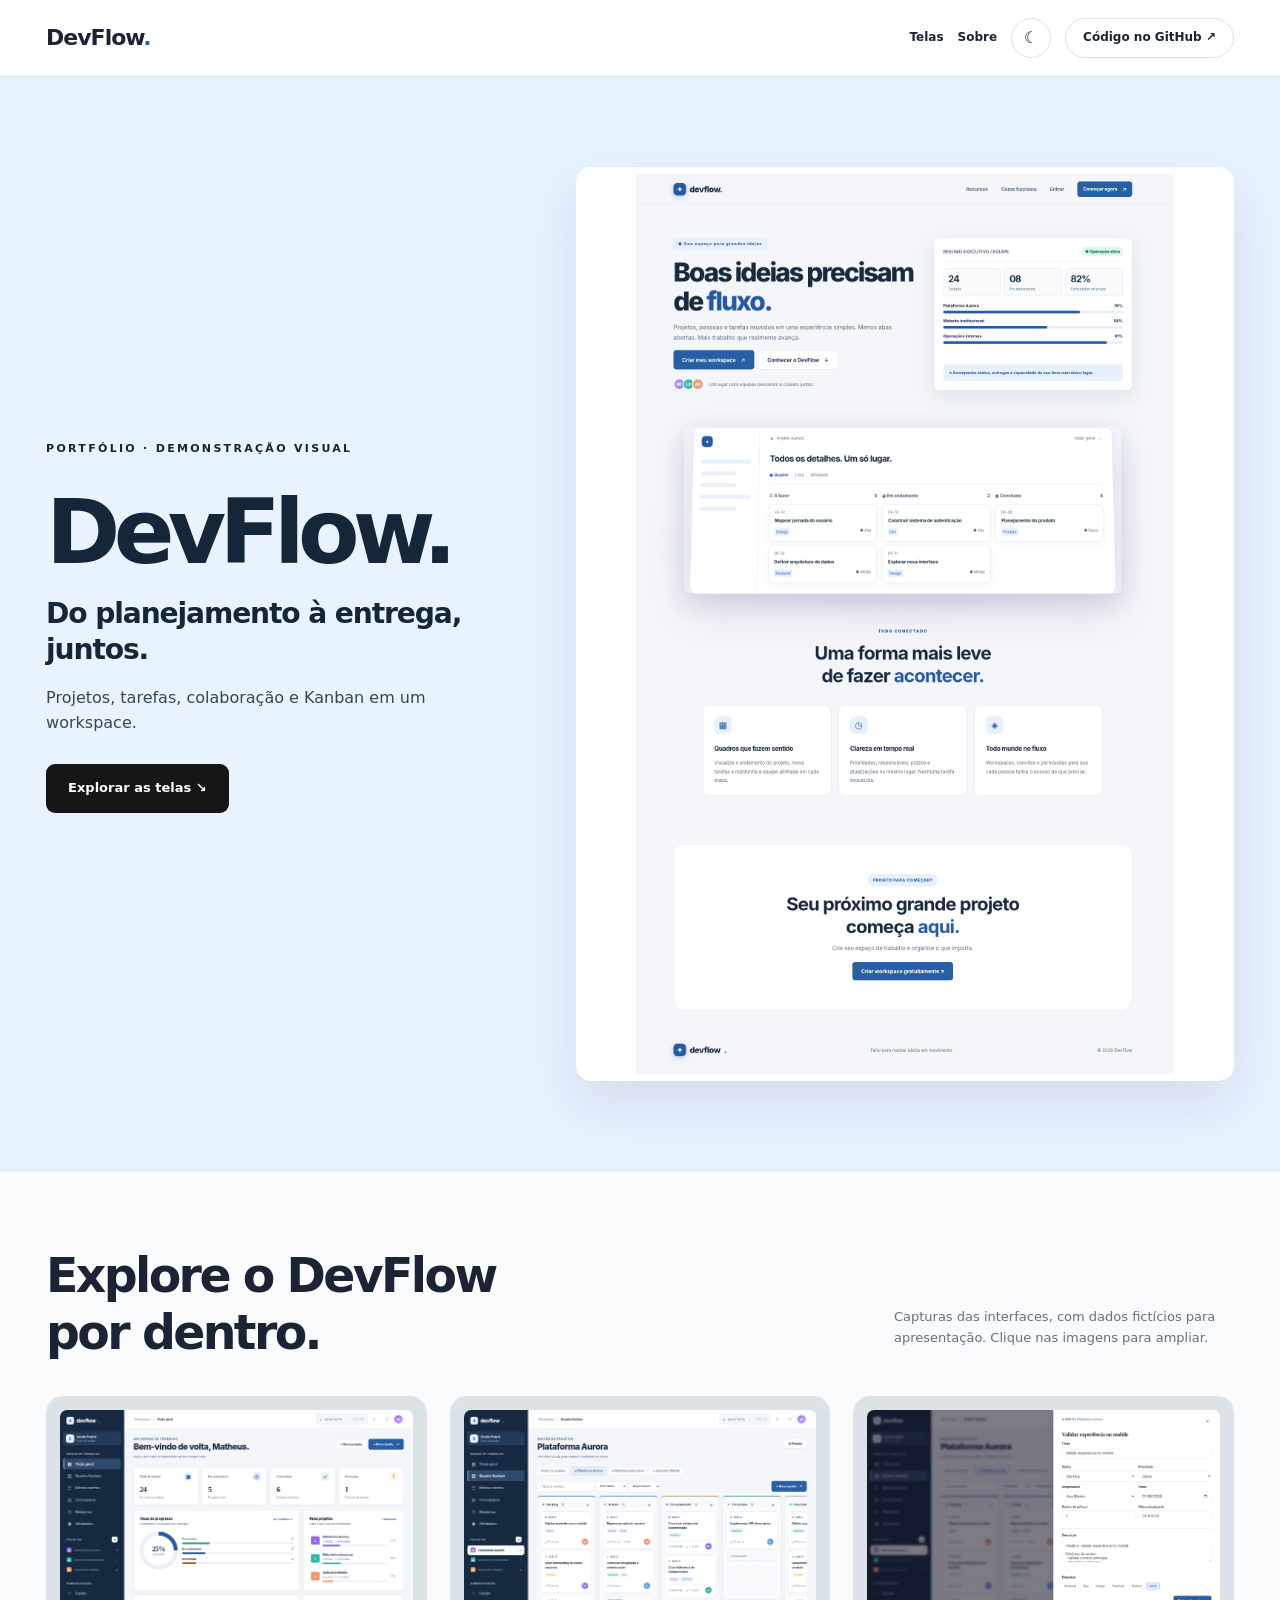
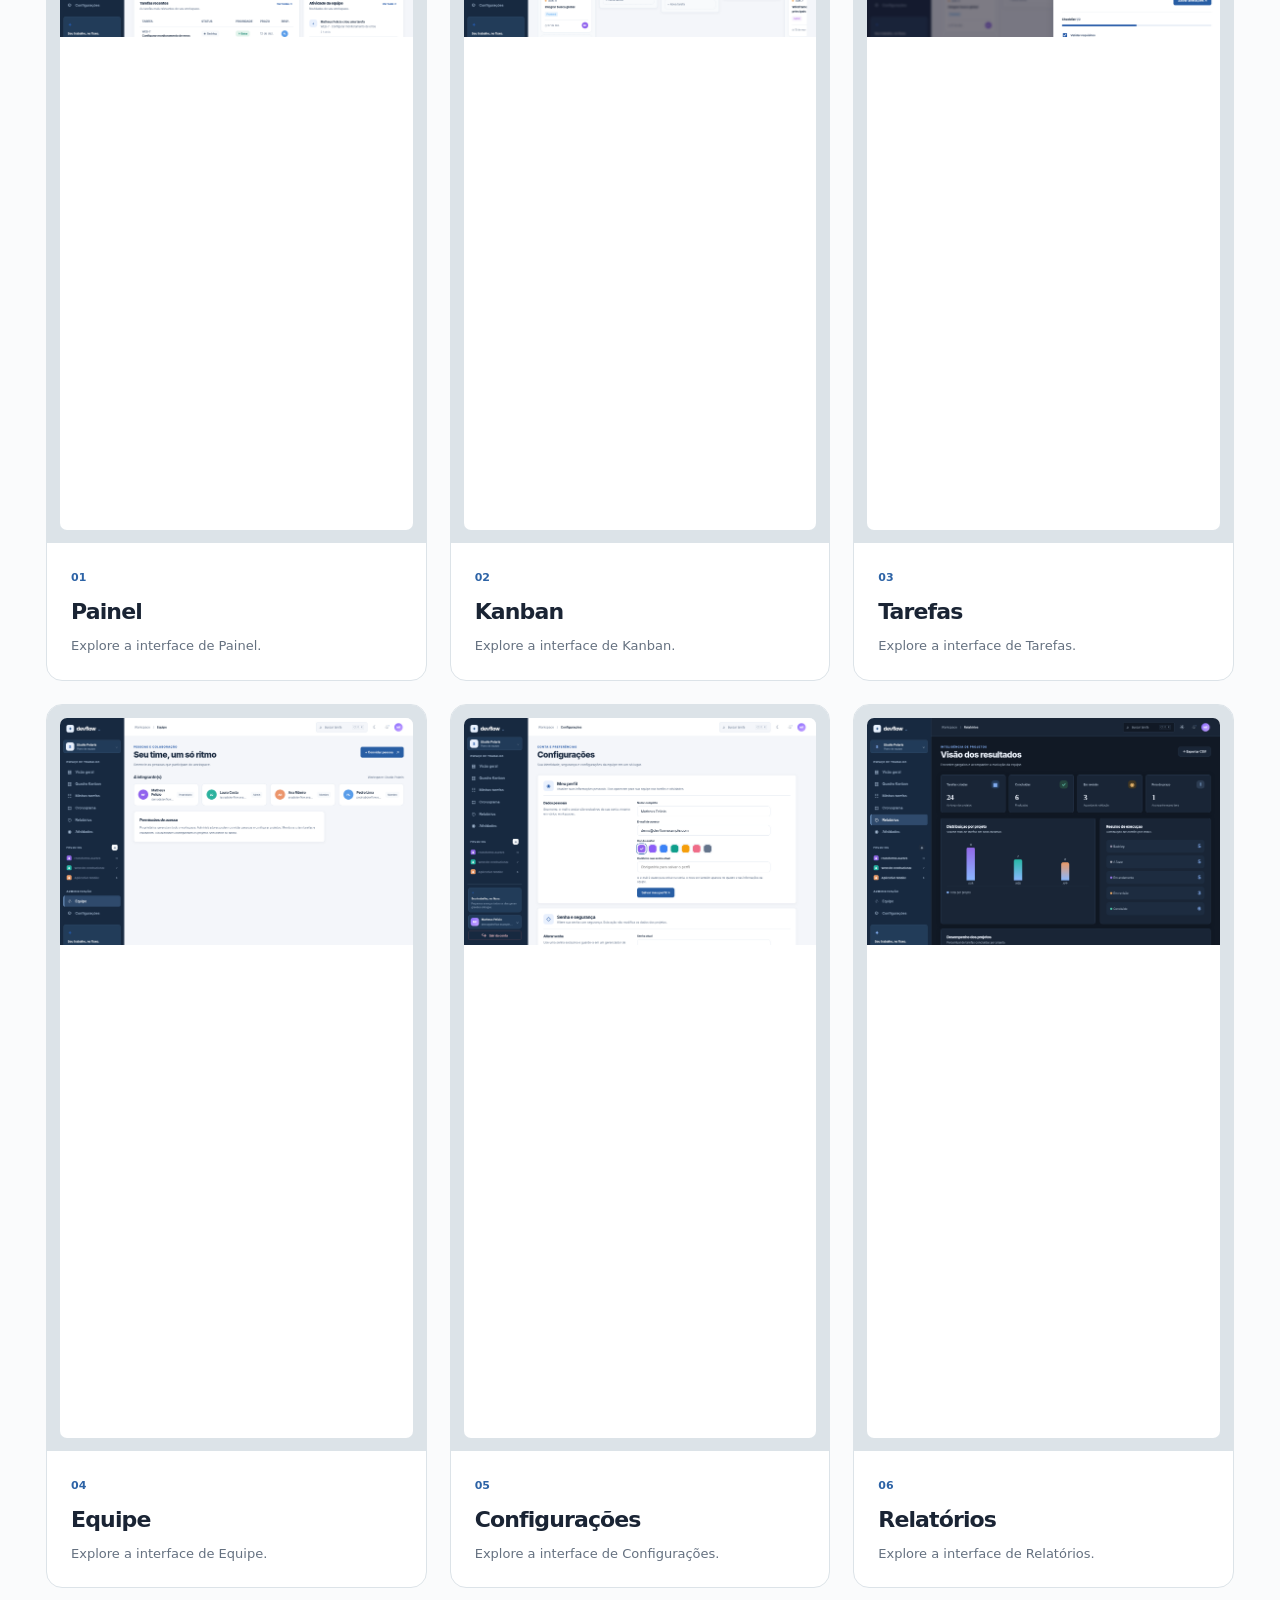
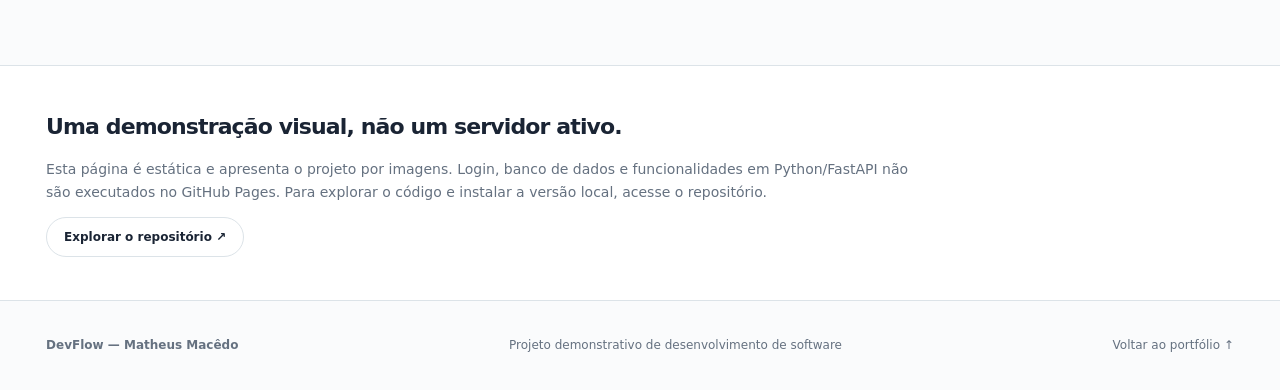
==== index.html @ d4aded12 "Prepare responsive GitHub Pages visual demonstration" ====
<!doctype html>
<html lang="pt-BR" data-theme="light"><head><meta charset="utf-8"><meta name="viewport" content="width=device-width,initial-scale=1"><meta name="description" content="Demonstração visual do DevFlow, projeto de Matheus Macêdo."><title>DevFlow | Demonstração visual</title>
<style>
:root{color-scheme:light;--bg:#fafbfc;--paper:#fff;--fg:#1a2434;--muted:#657180;--line:#dce3e8;--hero:#e9f2ff;--accent:#2d63a6;--hero-fg:#152638;--shadow:#131b301a}
html[data-theme=dark]{color-scheme:dark;--bg:#12151d;--paper:#1b202b;--fg:#f6f7fa;--muted:#b9c1d0;--line:#374253;--hero:#182f4e;--accent:#cfe6ff;--hero-fg:#f5f7fb;--shadow:#0006}
*{box-sizing:border-box}html{scroll-behavior:smooth}body{margin:0;background:var(--bg);color:var(--fg);font:16px/1.6 system-ui,-apple-system,"Segoe UI",sans-serif}button,a{font:inherit}a{text-decoration:none;color:inherit}button{cursor:pointer}img{display:block;max-width:100%}
:focus-visible{outline:3px solid var(--accent);outline-offset:4px}
.wrap{width:100%;padding-inline:clamp(18px,3.6vw,76px)}.head{position:sticky;top:0;z-index:10;background:var(--paper);border-bottom:1px solid var(--line)}
.nav{min-height:76px;display:flex;gap:18px;align-items:center}.logo{font-size:22px;font-weight:900;letter-spacing:-1px}.logo span{color:var(--accent)}.nav-right{margin-left:auto;display:flex;align-items:center;gap:14px}.nav-link{font-size:12px;font-weight:750}.pill{display:inline-flex;align-items:center;justify-content:center;min-height:40px;border:1px solid var(--line);border-radius:100px;padding:9px 17px;font-size:12px;font-weight:800}.theme{border:1px solid var(--line);border-radius:50%;width:40px;height:40px;background:var(--paper);color:var(--fg)}
.hero{background:var(--hero);color:var(--hero-fg);border-bottom:1px solid var(--line)}.hero-grid{display:grid;grid-template-columns:minmax(0,.83fr) minmax(0,1.17fr);align-items:center;gap:clamp(28px,5vw,100px);padding-block:clamp(56px,7vw,118px)}
.kicker{font-weight:900;font-size:11px;letter-spacing:2.3px}.hero h1{font-size:clamp(57px,7vw,122px);line-height:1;letter-spacing:-.075em;margin:28px 0 18px}.hero h2{font-size:clamp(19px,2.2vw,31px);line-height:1.3;letter-spacing:-.04em;margin:0 0 16px}.hero p{opacity:.84;max-width:600px;margin:0 0 28px}.cta{display:inline-block;border-radius:9px;padding:14px 22px;background:#161616;color:#fff;font-size:13px;font-weight:800}.hero-visual{border:7px solid var(--paper);background:#fff;border-radius:15px;overflow:hidden;box-shadow:0 22px 55px var(--shadow)}.hero-visual img{width:100%;aspect-ratio:16/10;object-fit:contain}
.section{padding-block:clamp(65px,6vw,112px)}.section-head{display:flex;justify-content:space-between;align-items:end;gap:24px;margin-bottom:34px}.section-head h2{font-size:clamp(32px,3.7vw,55px);line-height:1.2;letter-spacing:-.055em;margin:0}.section-head p{max-width:340px;font-size:13px;color:var(--muted)}.gallery{display:grid;grid-template-columns:repeat(3,minmax(0,1fr));gap:clamp(14px,1.8vw,28px)}
.card{min-width:0;background:var(--paper);border:1px solid var(--line);border-radius:16px;overflow:hidden}.zoom{display:block;width:100%;border:0;padding:13px;background:var(--line)}.zoom img{width:100%;aspect-ratio:16/10;object-fit:contain;object-position:top center;background:#fff;border-radius:7px;transition:transform .2s}.zoom:hover img{transform:scale(1.03)}.card-info{padding:20px 24px 23px}.count{font-size:11px;color:var(--accent);font-weight:900}.card h3{font-size:22px;letter-spacing:-.04em;line-height:1.25;margin:10px 0}.card p{font-size:13px;color:var(--muted);margin:0}
.disclaimer{padding-block:43px;background:var(--paper);border-block:1px solid var(--line)}.disclaimer strong{display:block;font-size:22px;letter-spacing:-.04em}.disclaimer p{color:var(--muted);font-size:14px;max-width:880px}.footer{display:flex;justify-content:space-between;gap:18px;padding-block:35px;font-size:12px;color:var(--muted);flex-wrap:wrap}
dialog{border:0;border-radius:14px;background:var(--paper);color:var(--fg);padding:12px;max-width:95vw;max-height:94dvh;box-shadow:0 28px 95px #0008}dialog::backdrop{background:#000d}dialog img{max-width:100%;max-height:78dvh;object-fit:contain;background:#fff;margin:auto}dialog div{display:flex;justify-content:space-between;align-items:center;gap:15px;padding:10px 3px 2px}dialog button{border-radius:100px;background:var(--paper);color:var(--fg);border:1px solid var(--line);padding:7px 14px}
@media(max-width:950px){.hero-grid{grid-template-columns:1fr}.gallery{grid-template-columns:repeat(2,minmax(0,1fr))}.hero-visual{max-width:850px}}
@media(max-width:600px){.nav{flex-wrap:wrap;padding-block:12px}.nav-right{gap:8px}.nav-link{display:none}.pill{padding:8px 12px}.section-head{display:block}.gallery{grid-template-columns:1fr}.hero-grid{padding-block:53px;gap:35px}.hero h1{font-size:clamp(50px,12vw,74px)}.card-info{padding:17px 20px}dialog{padding:8px}}
@media(prefers-reduced-motion:reduce){html{scroll-behavior:auto}.zoom img{transition:none}}
</style>
<script>try{document.documentElement.dataset.theme=localStorage.getItem('pages-devflow-theme')||'light'}catch(e){document.documentElement.dataset.theme='light'}</script>
</head><body>
<header class="head"><div class="wrap nav"><a class="logo" href="#top">DevFlow<span>.</span></a><div class="nav-right"><a class="nav-link" href="#telas">Telas</a><a class="nav-link" href="#sobre">Sobre</a><button class="theme" id="theme" type="button" aria-label="Alternar modo claro e escuro">◐</button><a class="pill" target="_blank" rel="noopener noreferrer" href="https://github.com/tteukkkk/devflow">Código no GitHub ↗</a></div></div></header>
<main id="top"><section class="hero"><div class="wrap hero-grid"><div><span class="kicker">PORTFÓLIO · DEMONSTRAÇÃO VISUAL</span><h1>DevFlow.</h1><h2>Do planejamento à entrega, juntos.</h2><p>Projetos, tarefas, colaboração e Kanban em um workspace.</p><a class="cta" href="#telas">Explorar as telas ↘</a></div><div class="hero-visual"><img src="previews/landing-claro.png" data-light="previews/landing-claro.png" data-dark="previews/landing-claro.png" alt="Página de apresentação do DevFlow" width="1440" height="900"></div></div></section>
<section class="section wrap" id="telas"><div class="section-head"><h2>Explore o DevFlow<br>por dentro.</h2><p>Capturas das interfaces, com dados fictícios para apresentação. Clique nas imagens para ampliar.</p></div><div class="gallery"><article class="card"><button class="zoom" aria-label="Ampliar tela de Painel" type="button"><img alt="Painel no DevFlow" src="previews/painel-claro.png" data-light="previews/painel-claro.png" data-dark="previews/painel-escuro.png" loading="lazy" width="1280" height="720"></button><div class="card-info"><span class="count">01</span><h3>Painel</h3><p>Explore a interface de Painel.</p></div></article>
<article class="card"><button class="zoom" aria-label="Ampliar tela de Kanban" type="button"><img alt="Kanban no DevFlow" src="previews/kanban-claro.png" data-light="previews/kanban-claro.png" data-dark="previews/kanban-escuro.png" loading="lazy" width="1280" height="720"></button><div class="card-info"><span class="count">02</span><h3>Kanban</h3><p>Explore a interface de Kanban.</p></div></article>
<article class="card"><button class="zoom" aria-label="Ampliar tela de Tarefas" type="button"><img alt="Tarefas no DevFlow" src="previews/tarefa-claro.png" data-light="previews/tarefa-claro.png" data-dark="previews/tarefa-claro.png" loading="lazy" width="1280" height="720"></button><div class="card-info"><span class="count">03</span><h3>Tarefas</h3><p>Explore a interface de Tarefas.</p></div></article>
<article class="card"><button class="zoom" aria-label="Ampliar tela de Equipe" type="button"><img alt="Equipe no DevFlow" src="previews/equipe-claro.png" data-light="previews/equipe-claro.png" data-dark="previews/equipe-claro.png" loading="lazy" width="1280" height="720"></button><div class="card-info"><span class="count">04</span><h3>Equipe</h3><p>Explore a interface de Equipe.</p></div></article>
<article class="card"><button class="zoom" aria-label="Ampliar tela de Configurações" type="button"><img alt="Configurações no DevFlow" src="previews/configuracoes-claro.png" data-light="previews/configuracoes-claro.png" data-dark="previews/configuracoes-escuro.png" loading="lazy" width="1280" height="720"></button><div class="card-info"><span class="count">05</span><h3>Configurações</h3><p>Explore a interface de Configurações.</p></div></article>
<article class="card"><button class="zoom" aria-label="Ampliar tela de Relatórios" type="button"><img alt="Relatórios no DevFlow" src="previews/relatorios-escuro.png" data-light="previews/relatorios-escuro.png" data-dark="previews/relatorios-escuro.png" loading="lazy" width="1280" height="720"></button><div class="card-info"><span class="count">06</span><h3>Relatórios</h3><p>Explore a interface de Relatórios.</p></div></article></div></section>
<section class="disclaimer" id="sobre"><div class="wrap"><strong>Uma demonstração visual, não um servidor ativo.</strong><p>Esta página é estática e apresenta o projeto por imagens. Login, banco de dados e funcionalidades em Python/FastAPI não são executados no GitHub Pages. Para explorar o código e instalar a versão local, acesse o repositório.</p><a class="pill" href="https://github.com/tteukkkk/devflow" target="_blank" rel="noopener noreferrer">Explorar o repositório ↗</a></div></section></main>
<footer class="wrap footer"><strong>DevFlow — Matheus Macêdo</strong><span>Projeto demonstrativo de desenvolvimento de software</span><a href="https://tteukkkk.github.io/portfolio-matheus/">Voltar ao portfólio ↑</a></footer>
<dialog id="viewer" aria-label="Captura de tela ampliada"><img id="enlarged" alt="" src="" width="1440" height="900"><div><strong id="view-name">Visualização</strong><button type="button" id="close">Fechar ✕</button></div></dialog>
<script>
(()=>{
const root=document.documentElement,btn=document.getElementById('theme');
const pics=[...document.querySelectorAll('img[data-light][data-dark]')],dialog=document.getElementById('viewer');
function sync(){const dark=root.dataset.theme==='dark';pics.forEach(p=>{p.src=dark?p.dataset.dark:p.dataset.light});btn.textContent=dark?'☀':'☾';btn.setAttribute('aria-label',dark?'Ativar modo claro':'Ativar modo escuro')}
btn.addEventListener('click',()=>{root.dataset.theme=root.dataset.theme==='dark'?'light':'dark';try{localStorage.setItem('pages-devflow-theme',root.dataset.theme)}catch(e){}sync()});sync();
document.querySelectorAll('.zoom').forEach(b=>b.addEventListener('click',()=>{const p=b.querySelector('img');document.getElementById('enlarged').src=p.src;document.getElementById('enlarged').alt=p.alt;document.getElementById('view-name').textContent=b.closest('.card').querySelector('h3').textContent;dialog.showModal()}));
document.getElementById('close').addEventListener('click',()=>dialog.close());dialog.addEventListener('click',e=>{if(e.target===dialog)dialog.close()});
})();
</script></body></html>
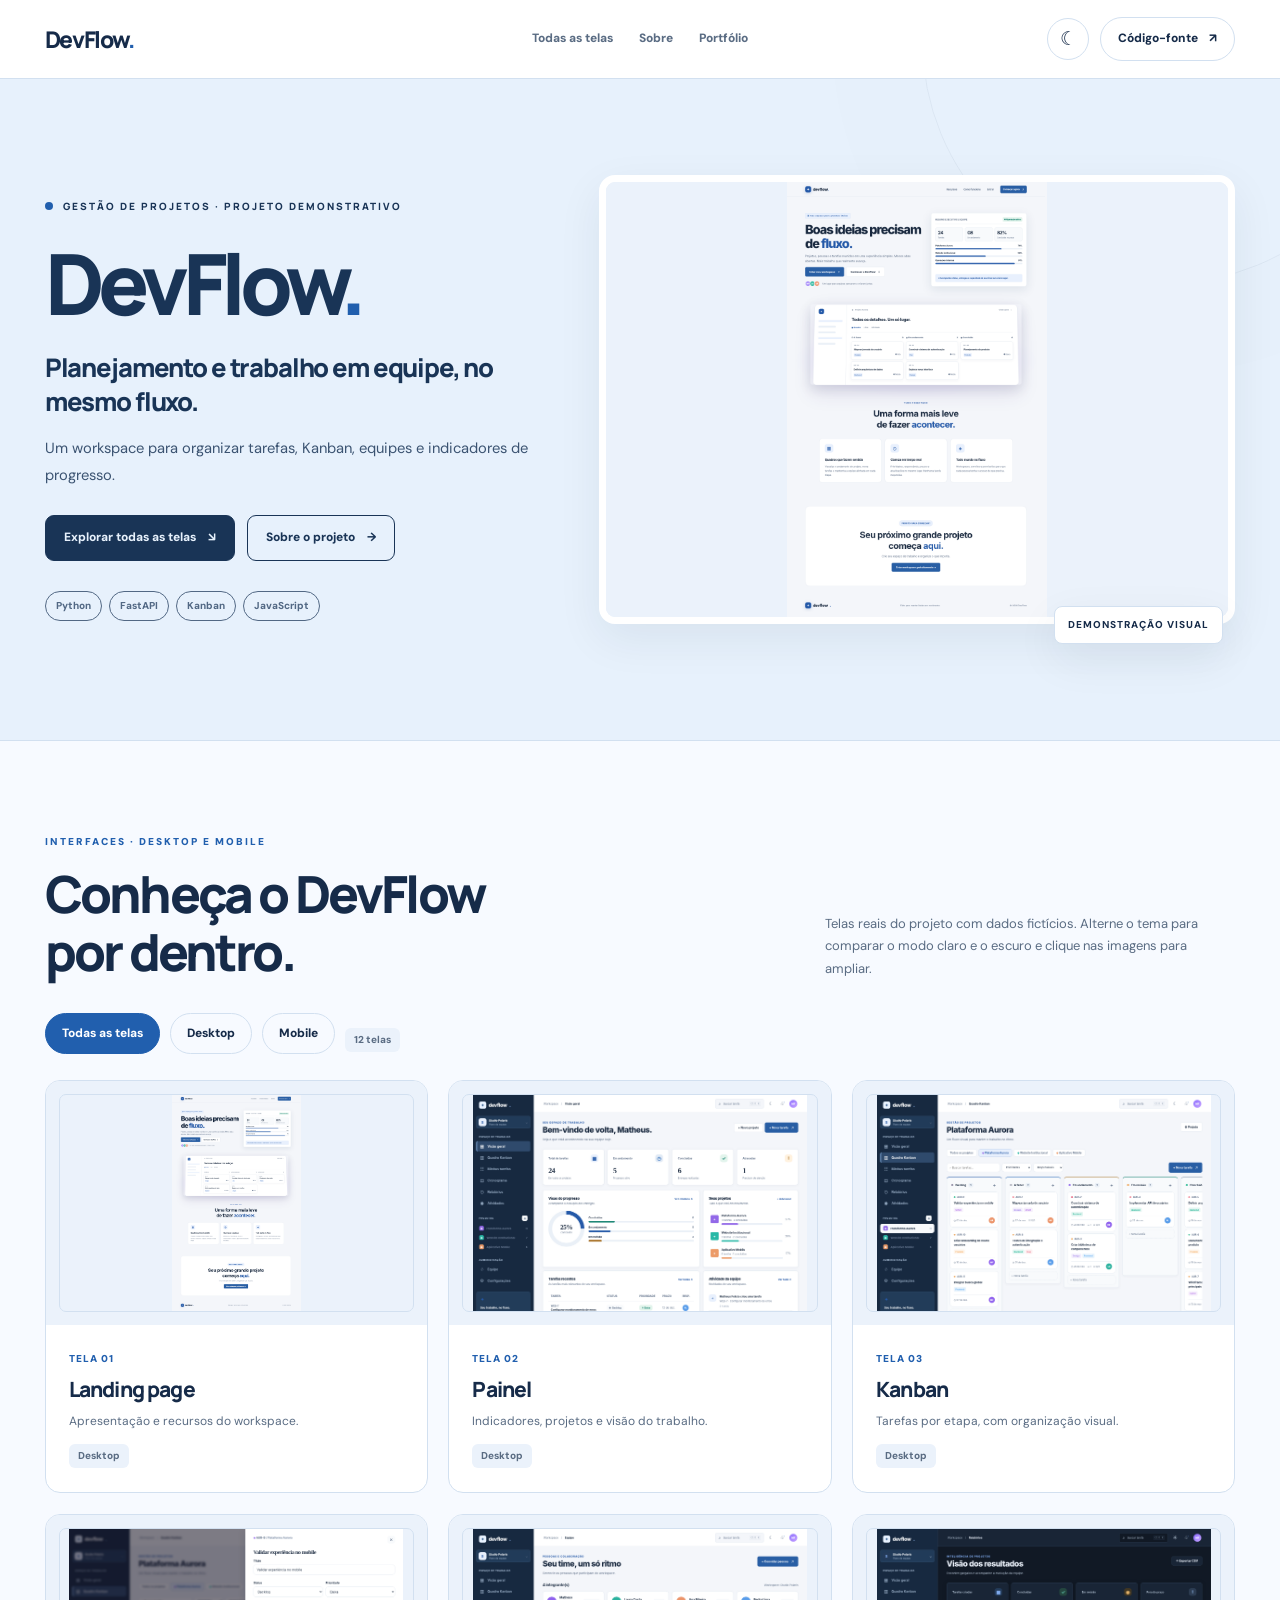
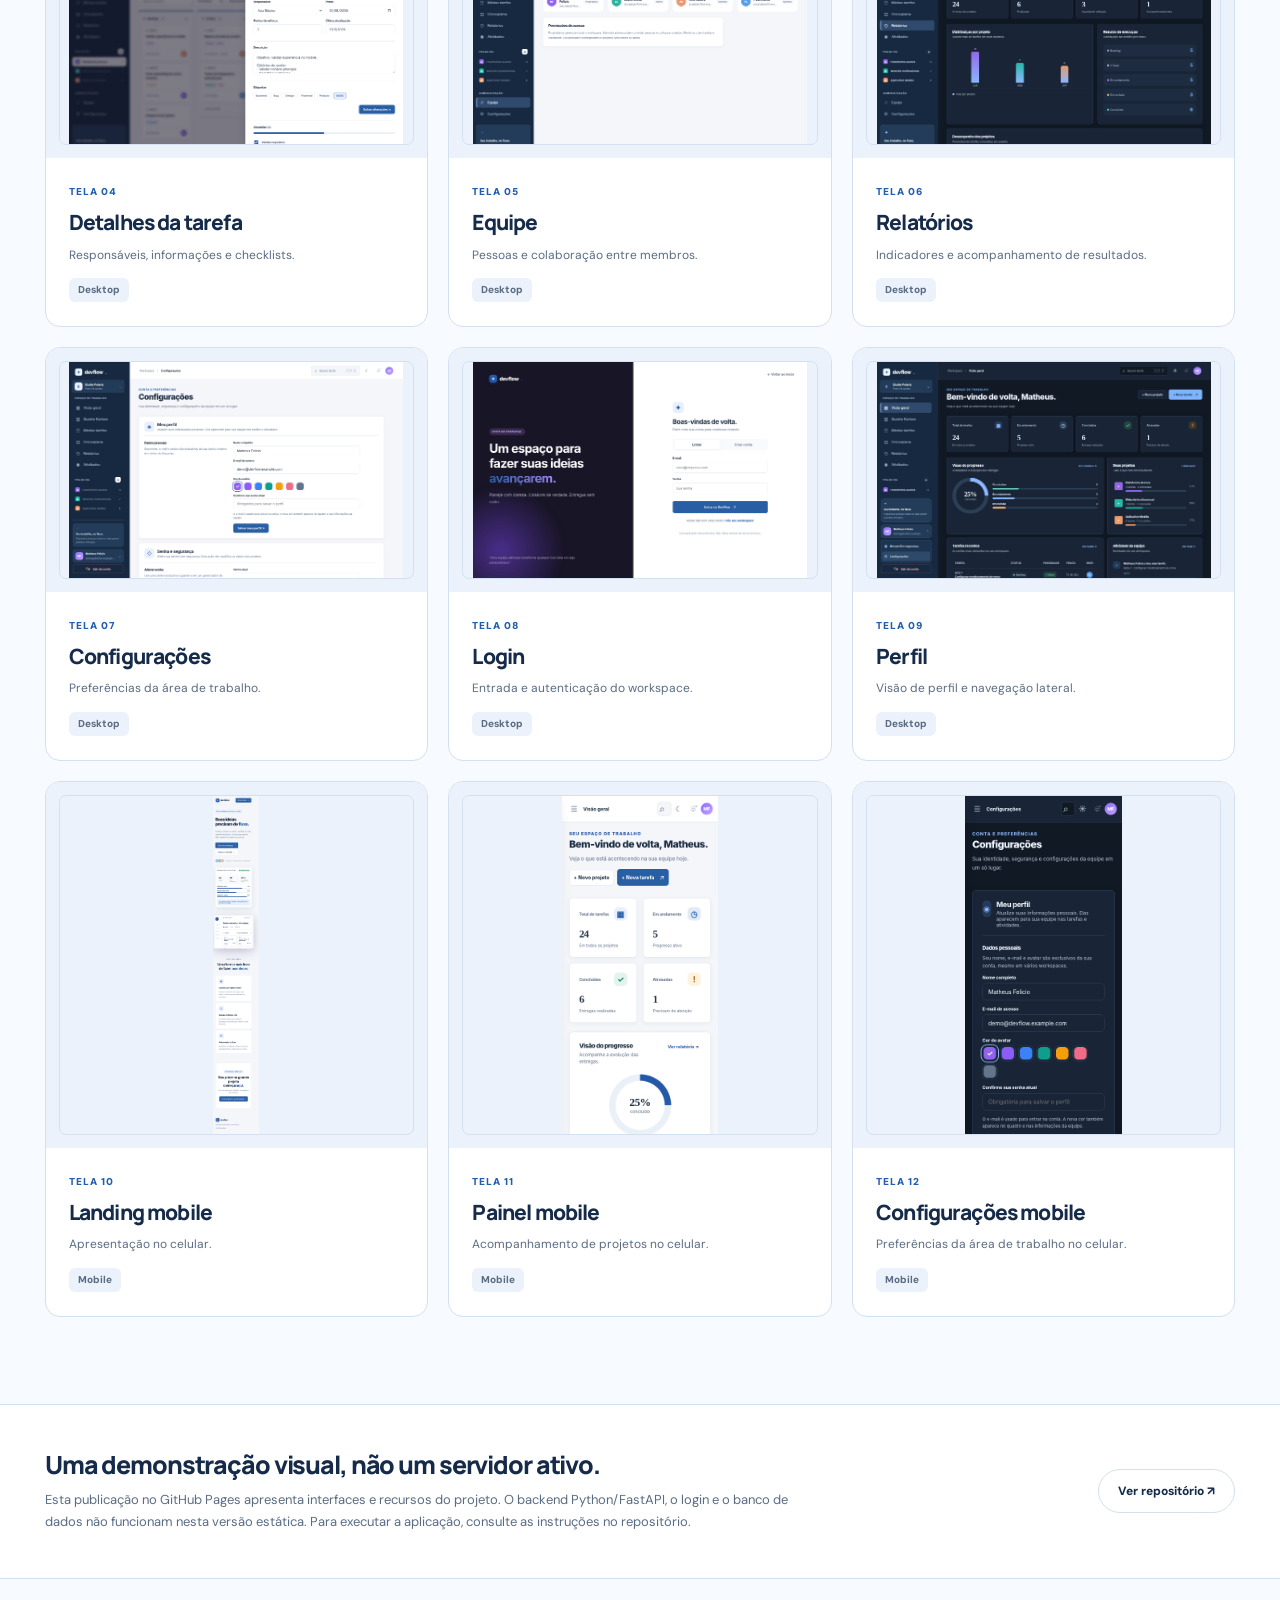
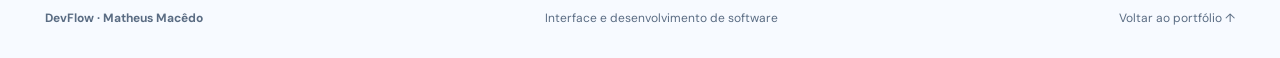
==== commit cdbbf630: "Replace broken showcase with full responsive light/dark gallery of every view" ====
--- a/index.html
+++ b/index.html
@@ -1,42 +1,176 @@
 <!doctype html>
-<html lang="pt-BR" data-theme="light"><head><meta charset="utf-8"><meta name="viewport" content="width=device-width,initial-scale=1"><meta name="description" content="Demonstração visual do DevFlow, projeto de Matheus Macêdo."><title>DevFlow | Demonstração visual</title>
-<style>
-:root{color-scheme:light;--bg:#fafbfc;--paper:#fff;--fg:#1a2434;--muted:#657180;--line:#dce3e8;--hero:#e9f2ff;--accent:#2d63a6;--hero-fg:#152638;--shadow:#131b301a}
-html[data-theme=dark]{color-scheme:dark;--bg:#12151d;--paper:#1b202b;--fg:#f6f7fa;--muted:#b9c1d0;--line:#374253;--hero:#182f4e;--accent:#cfe6ff;--hero-fg:#f5f7fb;--shadow:#0006}
-*{box-sizing:border-box}html{scroll-behavior:smooth}body{margin:0;background:var(--bg);color:var(--fg);font:16px/1.6 system-ui,-apple-system,"Segoe UI",sans-serif}button,a{font:inherit}a{text-decoration:none;color:inherit}button{cursor:pointer}img{display:block;max-width:100%}
-:focus-visible{outline:3px solid var(--accent);outline-offset:4px}
-.wrap{width:100%;padding-inline:clamp(18px,3.6vw,76px)}.head{position:sticky;top:0;z-index:10;background:var(--paper);border-bottom:1px solid var(--line)}
-.nav{min-height:76px;display:flex;gap:18px;align-items:center}.logo{font-size:22px;font-weight:900;letter-spacing:-1px}.logo span{color:var(--accent)}.nav-right{margin-left:auto;display:flex;align-items:center;gap:14px}.nav-link{font-size:12px;font-weight:750}.pill{display:inline-flex;align-items:center;justify-content:center;min-height:40px;border:1px solid var(--line);border-radius:100px;padding:9px 17px;font-size:12px;font-weight:800}.theme{border:1px solid var(--line);border-radius:50%;width:40px;height:40px;background:var(--paper);color:var(--fg)}
-.hero{background:var(--hero);color:var(--hero-fg);border-bottom:1px solid var(--line)}.hero-grid{display:grid;grid-template-columns:minmax(0,.83fr) minmax(0,1.17fr);align-items:center;gap:clamp(28px,5vw,100px);padding-block:clamp(56px,7vw,118px)}
-.kicker{font-weight:900;font-size:11px;letter-spacing:2.3px}.hero h1{font-size:clamp(57px,7vw,122px);line-height:1;letter-spacing:-.075em;margin:28px 0 18px}.hero h2{font-size:clamp(19px,2.2vw,31px);line-height:1.3;letter-spacing:-.04em;margin:0 0 16px}.hero p{opacity:.84;max-width:600px;margin:0 0 28px}.cta{display:inline-block;border-radius:9px;padding:14px 22px;background:#161616;color:#fff;font-size:13px;font-weight:800}.hero-visual{border:7px solid var(--paper);background:#fff;border-radius:15px;overflow:hidden;box-shadow:0 22px 55px var(--shadow)}.hero-visual img{width:100%;aspect-ratio:16/10;object-fit:contain}
-.section{padding-block:clamp(65px,6vw,112px)}.section-head{display:flex;justify-content:space-between;align-items:end;gap:24px;margin-bottom:34px}.section-head h2{font-size:clamp(32px,3.7vw,55px);line-height:1.2;letter-spacing:-.055em;margin:0}.section-head p{max-width:340px;font-size:13px;color:var(--muted)}.gallery{display:grid;grid-template-columns:repeat(3,minmax(0,1fr));gap:clamp(14px,1.8vw,28px)}
-.card{min-width:0;background:var(--paper);border:1px solid var(--line);border-radius:16px;overflow:hidden}.zoom{display:block;width:100%;border:0;padding:13px;background:var(--line)}.zoom img{width:100%;aspect-ratio:16/10;object-fit:contain;object-position:top center;background:#fff;border-radius:7px;transition:transform .2s}.zoom:hover img{transform:scale(1.03)}.card-info{padding:20px 24px 23px}.count{font-size:11px;color:var(--accent);font-weight:900}.card h3{font-size:22px;letter-spacing:-.04em;line-height:1.25;margin:10px 0}.card p{font-size:13px;color:var(--muted);margin:0}
-.disclaimer{padding-block:43px;background:var(--paper);border-block:1px solid var(--line)}.disclaimer strong{display:block;font-size:22px;letter-spacing:-.04em}.disclaimer p{color:var(--muted);font-size:14px;max-width:880px}.footer{display:flex;justify-content:space-between;gap:18px;padding-block:35px;font-size:12px;color:var(--muted);flex-wrap:wrap}
-dialog{border:0;border-radius:14px;background:var(--paper);color:var(--fg);padding:12px;max-width:95vw;max-height:94dvh;box-shadow:0 28px 95px #0008}dialog::backdrop{background:#000d}dialog img{max-width:100%;max-height:78dvh;object-fit:contain;background:#fff;margin:auto}dialog div{display:flex;justify-content:space-between;align-items:center;gap:15px;padding:10px 3px 2px}dialog button{border-radius:100px;background:var(--paper);color:var(--fg);border:1px solid var(--line);padding:7px 14px}
-@media(max-width:950px){.hero-grid{grid-template-columns:1fr}.gallery{grid-template-columns:repeat(2,minmax(0,1fr))}.hero-visual{max-width:850px}}
-@media(max-width:600px){.nav{flex-wrap:wrap;padding-block:12px}.nav-right{gap:8px}.nav-link{display:none}.pill{padding:8px 12px}.section-head{display:block}.gallery{grid-template-columns:1fr}.hero-grid{padding-block:53px;gap:35px}.hero h1{font-size:clamp(50px,12vw,74px)}.card-info{padding:17px 20px}dialog{padding:8px}}
-@media(prefers-reduced-motion:reduce){html{scroll-behavior:auto}.zoom img{transition:none}}
-</style>
-<script>try{document.documentElement.dataset.theme=localStorage.getItem('pages-devflow-theme')||'light'}catch(e){document.documentElement.dataset.theme='light'}</script>
-</head><body>
-<header class="head"><div class="wrap nav"><a class="logo" href="#top">DevFlow<span>.</span></a><div class="nav-right"><a class="nav-link" href="#telas">Telas</a><a class="nav-link" href="#sobre">Sobre</a><button class="theme" id="theme" type="button" aria-label="Alternar modo claro e escuro">◐</button><a class="pill" target="_blank" rel="noopener noreferrer" href="https://github.com/tteukkkk/devflow">Código no GitHub ↗</a></div></div></header>
-<main id="top"><section class="hero"><div class="wrap hero-grid"><div><span class="kicker">PORTFÓLIO · DEMONSTRAÇÃO VISUAL</span><h1>DevFlow.</h1><h2>Do planejamento à entrega, juntos.</h2><p>Projetos, tarefas, colaboração e Kanban em um workspace.</p><a class="cta" href="#telas">Explorar as telas ↘</a></div><div class="hero-visual"><img src="previews/landing-claro.png" data-light="previews/landing-claro.png" data-dark="previews/landing-claro.png" alt="Página de apresentação do DevFlow" width="1440" height="900"></div></div></section>
-<section class="section wrap" id="telas"><div class="section-head"><h2>Explore o DevFlow<br>por dentro.</h2><p>Capturas das interfaces, com dados fictícios para apresentação. Clique nas imagens para ampliar.</p></div><div class="gallery"><article class="card"><button class="zoom" aria-label="Ampliar tela de Painel" type="button"><img alt="Painel no DevFlow" src="previews/painel-claro.png" data-light="previews/painel-claro.png" data-dark="previews/painel-escuro.png" loading="lazy" width="1280" height="720"></button><div class="card-info"><span class="count">01</span><h3>Painel</h3><p>Explore a interface de Painel.</p></div></article>
-<article class="card"><button class="zoom" aria-label="Ampliar tela de Kanban" type="button"><img alt="Kanban no DevFlow" src="previews/kanban-claro.png" data-light="previews/kanban-claro.png" data-dark="previews/kanban-escuro.png" loading="lazy" width="1280" height="720"></button><div class="card-info"><span class="count">02</span><h3>Kanban</h3><p>Explore a interface de Kanban.</p></div></article>
-<article class="card"><button class="zoom" aria-label="Ampliar tela de Tarefas" type="button"><img alt="Tarefas no DevFlow" src="previews/tarefa-claro.png" data-light="previews/tarefa-claro.png" data-dark="previews/tarefa-claro.png" loading="lazy" width="1280" height="720"></button><div class="card-info"><span class="count">03</span><h3>Tarefas</h3><p>Explore a interface de Tarefas.</p></div></article>
-<article class="card"><button class="zoom" aria-label="Ampliar tela de Equipe" type="button"><img alt="Equipe no DevFlow" src="previews/equipe-claro.png" data-light="previews/equipe-claro.png" data-dark="previews/equipe-claro.png" loading="lazy" width="1280" height="720"></button><div class="card-info"><span class="count">04</span><h3>Equipe</h3><p>Explore a interface de Equipe.</p></div></article>
-<article class="card"><button class="zoom" aria-label="Ampliar tela de Configurações" type="button"><img alt="Configurações no DevFlow" src="previews/configuracoes-claro.png" data-light="previews/configuracoes-claro.png" data-dark="previews/configuracoes-escuro.png" loading="lazy" width="1280" height="720"></button><div class="card-info"><span class="count">05</span><h3>Configurações</h3><p>Explore a interface de Configurações.</p></div></article>
-<article class="card"><button class="zoom" aria-label="Ampliar tela de Relatórios" type="button"><img alt="Relatórios no DevFlow" src="previews/relatorios-escuro.png" data-light="previews/relatorios-escuro.png" data-dark="previews/relatorios-escuro.png" loading="lazy" width="1280" height="720"></button><div class="card-info"><span class="count">06</span><h3>Relatórios</h3><p>Explore a interface de Relatórios.</p></div></article></div></section>
-<section class="disclaimer" id="sobre"><div class="wrap"><strong>Uma demonstração visual, não um servidor ativo.</strong><p>Esta página é estática e apresenta o projeto por imagens. Login, banco de dados e funcionalidades em Python/FastAPI não são executados no GitHub Pages. Para explorar o código e instalar a versão local, acesse o repositório.</p><a class="pill" href="https://github.com/tteukkkk/devflow" target="_blank" rel="noopener noreferrer">Explorar o repositório ↗</a></div></section></main>
-<footer class="wrap footer"><strong>DevFlow — Matheus Macêdo</strong><span>Projeto demonstrativo de desenvolvimento de software</span><a href="https://tteukkkk.github.io/portfolio-matheus/">Voltar ao portfólio ↑</a></footer>
-<dialog id="viewer" aria-label="Captura de tela ampliada"><img id="enlarged" alt="" src="" width="1440" height="900"><div><strong id="view-name">Visualização</strong><button type="button" id="close">Fechar ✕</button></div></dialog>
-<script>
-(()=>{
-const root=document.documentElement,btn=document.getElementById('theme');
-const pics=[...document.querySelectorAll('img[data-light][data-dark]')],dialog=document.getElementById('viewer');
-function sync(){const dark=root.dataset.theme==='dark';pics.forEach(p=>{p.src=dark?p.dataset.dark:p.dataset.light});btn.textContent=dark?'☀':'☾';btn.setAttribute('aria-label',dark?'Ativar modo claro':'Ativar modo escuro')}
-btn.addEventListener('click',()=>{root.dataset.theme=root.dataset.theme==='dark'?'light':'dark';try{localStorage.setItem('pages-devflow-theme',root.dataset.theme)}catch(e){}sync()});sync();
-document.querySelectorAll('.zoom').forEach(b=>b.addEventListener('click',()=>{const p=b.querySelector('img');document.getElementById('enlarged').src=p.src;document.getElementById('enlarged').alt=p.alt;document.getElementById('view-name').textContent=b.closest('.card').querySelector('h3').textContent;dialog.showModal()}));
-document.getElementById('close').addEventListener('click',()=>dialog.close());dialog.addEventListener('click',e=>{if(e.target===dialog)dialog.close()});
-})();
-</script></body></html>+<html lang="pt-BR" data-product="devflow">
+<head>
+<meta charset="utf-8">
+<meta name="viewport" content="width=device-width,initial-scale=1">
+<meta name="theme-color" content="#f8f9fb">
+<title>DevFlow — Demonstração visual | Matheus Macêdo</title>
+<meta name="description" content="DevFlow: Um workspace para organizar tarefas, Kanban, equipes e indicadores de progresso. Conheça as telas, o código e os recursos do projeto.">
+<link rel="preconnect" href="https://fonts.googleapis.com">
+<link rel="preconnect" href="https://fonts.gstatic.com" crossorigin>
+<link href="https://fonts.googleapis.com/css2?family=DM+Sans:wght@400;500;600;700;800&family=Manrope:wght@400;600;700;800&display=swap" rel="stylesheet">
+<script>try{document.documentElement.dataset.theme=localStorage.getItem('portfolio-theme')||(matchMedia('(prefers-color-scheme: dark)').matches?'dark':'light')}catch(e){document.documentElement.dataset.theme='light'}</script>
+<link rel="stylesheet" href="./site.css?v=2">
+<script defer src="./site.js?v=2"></script>
+</head>
+<body>
+<header class="masthead"><div class="wrap masthead-inner">
+  <a class="logo" href="#topo">DevFlow<b>.</b></a>
+  <nav class="header-links" aria-label="Navegação principal">
+    <a href="#telas">Todas as telas</a>
+    <a href="#sobre">Sobre</a>
+    <a href="https://tteukkkk.github.io/portfolio-matheus/">Portfólio</a>
+  </nav>
+  <div class="header-actions">
+    <button class="theme-toggle" type="button" id="theme-toggle" aria-label="Alternar modo claro e escuro">◐</button>
+    <a class="nav-cta" href="https://github.com/tteukkkk/devflow" target="_blank" rel="noopener noreferrer">Código-fonte <span aria-hidden="true">↗</span></a>
+  </div>
+</div></header>
+<main id="topo">
+  <section class="hero" aria-labelledby="hero-title">
+    <div class="wrap hero-inner">
+      <div class="hero-copy">
+        <div class="eyebrow">Gestão de projetos · projeto demonstrativo</div>
+        <h1 id="hero-title">DevFlow<span>.</span></h1>
+        <h2>Planejamento e trabalho em equipe, no mesmo fluxo.</h2>
+        <p>Um workspace para organizar tarefas, Kanban, equipes e indicadores de progresso.</p>
+        <div class="hero-actions">
+          <a class="button primary" href="#telas">Explorar todas as telas <span aria-hidden="true">↘</span></a>
+          <a class="button secondary" href="#sobre">Sobre o projeto <span aria-hidden="true">→</span></a>
+        </div>
+        <div class="pills"><span>Python</span><span>FastAPI</span><span>Kanban</span><span>JavaScript</span></div>
+      </div>
+      <div class="hero-media">
+        <div class="screen"><img src="previews/landing-claro.png" data-light="previews/landing-claro.png" data-dark="previews/landing-escuro.png" data-fallback-light="previews/landing-escuro.png" data-fallback-dark="previews/landing-claro.png" alt="Página inicial DevFlow" width="1440" height="900" loading="eager" decoding="async"></div>
+        <span class="media-label">DEMONSTRAÇÃO VISUAL</span>
+      </div>
+    </div>
+  </section>
+  <section id="telas" class="section wrap" aria-labelledby="screens-title">
+    <div class="section-heading">
+      <div><span class="section-eyebrow">INTERFACES · DESKTOP E MOBILE</span>
+      <h2 id="screens-title">Conheça o DevFlow<br>por dentro.</h2></div>
+      <p>Telas reais do projeto com dados fictícios. Alterne o tema para comparar o modo claro e o escuro e clique nas imagens para ampliar.</p>
+    </div>
+    <div class="filters" role="group" aria-label="Filtrar capturas">
+      <button class="filter" data-filter="all" type="button" aria-pressed="true">Todas as telas</button>
+      <button class="filter" data-filter="desktop" type="button" aria-pressed="false">Desktop</button>
+      <button class="filter" data-filter="mobile" type="button" aria-pressed="false">Mobile</button>
+      <span class="screen-badge"><span id="screen-count">12</span> telas</span>
+    </div>
+    <div class="screens"><article class="screen-card" data-kind="desktop">
+   <button class="screen-open" type="button" aria-label="Ampliar: Landing page">
+     <img src="previews/landing-claro.png" data-light="previews/landing-claro.png" data-dark="previews/landing-escuro.png" data-fallback-light="previews/landing-escuro.png" data-fallback-dark="previews/landing-claro.png" alt="Landing page — DevFlow" width="1440" height="900" loading="lazy" decoding="async"/>
+   </button>
+   <div class="screen-meta"><span class="number">TELA 01</span>
+    <h3>Landing page</h3><p>Apresentação e recursos do workspace.</p>
+    <span class="screen-badge">Desktop</span></div>
+ </article>
+<article class="screen-card" data-kind="desktop">
+   <button class="screen-open" type="button" aria-label="Ampliar: Painel">
+     <img src="previews/painel-claro.png" data-light="previews/painel-claro.png" data-dark="previews/painel-escuro.png" data-fallback-light="previews/painel-escuro.png" data-fallback-dark="previews/painel-claro.png" alt="Painel — DevFlow" width="1440" height="900" loading="lazy" decoding="async"/>
+   </button>
+   <div class="screen-meta"><span class="number">TELA 02</span>
+    <h3>Painel</h3><p>Indicadores, projetos e visão do trabalho.</p>
+    <span class="screen-badge">Desktop</span></div>
+ </article>
+<article class="screen-card" data-kind="desktop">
+   <button class="screen-open" type="button" aria-label="Ampliar: Kanban">
+     <img src="previews/kanban-claro.png" data-light="previews/kanban-claro.png" data-dark="previews/kanban-escuro.png" data-fallback-light="previews/kanban-escuro.png" data-fallback-dark="previews/kanban-claro.png" alt="Kanban — DevFlow" width="1440" height="900" loading="lazy" decoding="async"/>
+   </button>
+   <div class="screen-meta"><span class="number">TELA 03</span>
+    <h3>Kanban</h3><p>Tarefas por etapa, com organização visual.</p>
+    <span class="screen-badge">Desktop</span></div>
+ </article>
+<article class="screen-card" data-kind="desktop">
+   <button class="screen-open" type="button" aria-label="Ampliar: Detalhes da tarefa">
+     <img src="previews/tarefa-claro.png" data-light="previews/tarefa-claro.png" data-dark="previews/tarefa-escuro.png" data-fallback-light="previews/tarefa-escuro.png" data-fallback-dark="previews/tarefa-claro.png" alt="Detalhes da tarefa — DevFlow" width="1440" height="900" loading="lazy" decoding="async"/>
+   </button>
+   <div class="screen-meta"><span class="number">TELA 04</span>
+    <h3>Detalhes da tarefa</h3><p>Responsáveis, informações e checklists.</p>
+    <span class="screen-badge">Desktop</span></div>
+ </article>
+<article class="screen-card" data-kind="desktop">
+   <button class="screen-open" type="button" aria-label="Ampliar: Equipe">
+     <img src="previews/equipe-claro.png" data-light="previews/equipe-claro.png" data-dark="previews/equipe-escuro.png" data-fallback-light="previews/equipe-escuro.png" data-fallback-dark="previews/equipe-claro.png" alt="Equipe — DevFlow" width="1440" height="900" loading="lazy" decoding="async"/>
+   </button>
+   <div class="screen-meta"><span class="number">TELA 05</span>
+    <h3>Equipe</h3><p>Pessoas e colaboração entre membros.</p>
+    <span class="screen-badge">Desktop</span></div>
+ </article>
+<article class="screen-card" data-kind="desktop">
+   <button class="screen-open" type="button" aria-label="Ampliar: Relatórios">
+     <img src="previews/relatorios-claro.png" data-light="previews/relatorios-claro.png" data-dark="previews/relatorios-escuro.png" data-fallback-light="previews/relatorios-escuro.png" data-fallback-dark="previews/relatorios-claro.png" alt="Relatórios — DevFlow" width="1440" height="900" loading="lazy" decoding="async"/>
+   </button>
+   <div class="screen-meta"><span class="number">TELA 06</span>
+    <h3>Relatórios</h3><p>Indicadores e acompanhamento de resultados.</p>
+    <span class="screen-badge">Desktop</span></div>
+ </article>
+<article class="screen-card" data-kind="desktop">
+   <button class="screen-open" type="button" aria-label="Ampliar: Configurações">
+     <img src="previews/configuracoes-claro.png" data-light="previews/configuracoes-claro.png" data-dark="previews/configuracoes-escuro.png" data-fallback-light="previews/configuracoes-escuro.png" data-fallback-dark="previews/configuracoes-claro.png" alt="Configurações — DevFlow" width="1440" height="900" loading="lazy" decoding="async"/>
+   </button>
+   <div class="screen-meta"><span class="number">TELA 07</span>
+    <h3>Configurações</h3><p>Preferências da área de trabalho.</p>
+    <span class="screen-badge">Desktop</span></div>
+ </article>
+<article class="screen-card" data-kind="desktop">
+   <button class="screen-open" type="button" aria-label="Ampliar: Login">
+     <img src="previews/login-claro.png" data-light="previews/login-claro.png" data-dark="previews/login-escuro.png" data-fallback-light="previews/login-escuro.png" data-fallback-dark="previews/login-claro.png" alt="Login — DevFlow" width="1440" height="900" loading="lazy" decoding="async"/>
+   </button>
+   <div class="screen-meta"><span class="number">TELA 08</span>
+    <h3>Login</h3><p>Entrada e autenticação do workspace.</p>
+    <span class="screen-badge">Desktop</span></div>
+ </article>
+<article class="screen-card" data-kind="desktop">
+   <button class="screen-open" type="button" aria-label="Ampliar: Perfil">
+     <img src="previews/perfil-sidebar-escuro.png" data-light="previews/perfil-sidebar-escuro.png" data-dark="previews/perfil-sidebar-escuro.png" data-fallback-light="previews/perfil-sidebar-escuro.png" data-fallback-dark="previews/perfil-sidebar-escuro.png" alt="Perfil — DevFlow" width="1440" height="900" loading="lazy" decoding="async"/>
+   </button>
+   <div class="screen-meta"><span class="number">TELA 09</span>
+    <h3>Perfil</h3><p>Visão de perfil e navegação lateral.</p>
+    <span class="screen-badge">Desktop</span></div>
+ </article>
+<article class="screen-card" data-kind="mobile">
+   <button class="screen-open" type="button" aria-label="Ampliar: Landing mobile">
+     <img src="previews/landing-mobile.png" data-light="previews/landing-mobile.png" data-dark="previews/landing-mobile-escuro.png" data-fallback-light="previews/landing-mobile-escuro.png" data-fallback-dark="previews/landing-mobile.png" alt="Landing mobile — DevFlow" width="1440" height="900" loading="lazy" decoding="async"/>
+   </button>
+   <div class="screen-meta"><span class="number">TELA 10</span>
+    <h3>Landing mobile</h3><p>Apresentação no celular.</p>
+    <span class="screen-badge">Mobile</span></div>
+ </article>
+<article class="screen-card" data-kind="mobile">
+   <button class="screen-open" type="button" aria-label="Ampliar: Painel mobile">
+     <img src="previews/painel-mobile.png" data-light="previews/painel-mobile.png" data-dark="previews/painel-mobile-escuro.png" data-fallback-light="previews/painel-mobile-escuro.png" data-fallback-dark="previews/painel-mobile.png" alt="Painel mobile — DevFlow" width="1440" height="900" loading="lazy" decoding="async"/>
+   </button>
+   <div class="screen-meta"><span class="number">TELA 11</span>
+    <h3>Painel mobile</h3><p>Acompanhamento de projetos no celular.</p>
+    <span class="screen-badge">Mobile</span></div>
+ </article>
+<article class="screen-card" data-kind="mobile">
+   <button class="screen-open" type="button" aria-label="Ampliar: Configurações mobile">
+     <img src="previews/configuracoes-mobile.png" data-light="previews/configuracoes-mobile.png" data-dark="previews/configuracoes-mobile.png" data-fallback-light="previews/configuracoes-mobile.png" data-fallback-dark="previews/configuracoes-mobile.png" alt="Configurações mobile — DevFlow" width="1440" height="900" loading="lazy" decoding="async"/>
+   </button>
+   <div class="screen-meta"><span class="number">TELA 12</span>
+    <h3>Configurações mobile</h3><p>Preferências da área de trabalho no celular.</p>
+    <span class="screen-badge">Mobile</span></div>
+ </article></div>
+  </section>
+  <section id="sobre" class="about">
+    <div class="wrap about-inner">
+      <div><h2>Uma demonstração visual, não um servidor ativo.</h2>
+      <p>Esta publicação no GitHub Pages apresenta interfaces e recursos do projeto. O backend Python/FastAPI, o login e o banco de dados não funcionam nesta versão estática. Para executar a aplicação, consulte as instruções no repositório.</p></div>
+      <a class="about-link" href="https://github.com/tteukkkk/devflow" target="_blank" rel="noopener noreferrer">Ver repositório ↗</a>
+    </div>
+  </section>
+</main>
+<footer class="footer wrap">
+  <strong>DevFlow · Matheus Macêdo</strong>
+  <span>Interface e desenvolvimento de software</span>
+  <a href="https://tteukkkk.github.io/portfolio-matheus/">Voltar ao portfólio ↑</a>
+</footer>
+<dialog id="lightbox" class="lightbox" aria-label="Visualizador de capturas">
+ <img id="full-image" alt="Captura ampliada" src="" width="1440" height="900">
+ <footer><strong id="lightbox-title">Captura de tela</strong><button id="lightbox-close" type="button">Fechar ✕</button></footer>
+</dialog>
+</body>
+</html>
--- a/site.css
+++ b/site.css
@@ -0,0 +1,160 @@
+/* Showcase Pages V2: layout fluido, três identidades e tema consistente */
+*,:before,:after{box-sizing:border-box}
+html{scroll-behavior:smooth;scroll-padding-top:90px}
+:root{
+  color-scheme:light;--bg:#fafaf8;--surface:#fff;--surface-2:#f2f3f1;
+  --ink:#1a2028;--muted:#566171;--border:#dce2e8;
+  --accent:#1b6250;--accent-ink:#fff;--accent-rgb:27 98 80;
+  --hero:#e9f0ed;--hero-ink:#183d32;--hero-accent:#1b6250;
+  --gutter:clamp(18px,3.5vw,78px);--soft-shadow:0 15px 45px #14253512;
+}
+html[data-theme=dark]{
+  color-scheme:dark;--bg:#11141a;--surface:#1c222c;--surface-2:#242d3a;
+  --ink:#eef2f7;--muted:#b4c0ce;--border:#34404e;
+  --accent:#a8d0c0;--accent-ink:#13261e;--hero:#1b2926;--hero-ink:#f0f7f3;
+  --hero-accent:#9be6c4;--soft-shadow:0 18px 48px #0005;
+}
+html[data-product=agendaflow]{
+  --bg:#faf9f4;--surface:#fffefa;--surface-2:#f2f0e8;--ink:#1e211f;
+  --muted:#666c68;--border:#deded5;--accent:#202522;--accent-ink:#fff;
+  --hero:#eaece4;--hero-ink:#1a2820;--hero-accent:#315740;
+}
+html[data-product=agendaflow][data-theme=dark]{
+  --bg:#111313;--surface:#1b1e1c;--surface-2:#262b27;--ink:#f4f4ef;
+  --muted:#becac0;--border:#353e37;--accent:#d5ecdc;--accent-ink:#1e2821;
+  --hero:#19211c;--hero-ink:#f1f7f2;--hero-accent:#bde9c7;
+}
+html[data-product=devflow]{
+  --bg:#f7faff;--surface:#fff;--surface-2:#ebf2fb;--ink:#162b49;
+  --muted:#5a6c83;--border:#d2e0f0;--accent:#215fae;--accent-ink:#fff;
+  --hero:#e7f1fc;--hero-ink:#193456;--hero-accent:#215fae;
+}
+html[data-product=devflow][data-theme=dark]{
+  --bg:#0d1625;--surface:#17263a;--surface-2:#20344d;--ink:#f0f7ff;
+  --muted:#b1c9df;--border:#355472;--accent:#9acfff;--accent-ink:#10253f;
+  --hero:#122842;--hero-ink:#eef7ff;--hero-accent:#87c9ff;
+}
+html[data-product=fintrack]{
+  --bg:#fafaf7;--surface:#fff;--surface-2:#fff8e0;--ink:#161616;
+  --muted:#5a5548;--border:#e2dcc6;--accent:#7c5900;--accent-ink:#fff;
+  --hero:#ffe453;--hero-ink:#151515;--hero-accent:#171717;
+}
+html[data-product=fintrack][data-theme=dark]{
+  --bg:#141414;--surface:#212121;--surface-2:#302c20;--ink:#f8f8f0;
+  --muted:#c9c2af;--border:#444133;--accent:#ffe453;--accent-ink:#161616;
+  --hero:#28261e;--hero-ink:#f8f7f1;--hero-accent:#ffe453;
+}
+body{margin:0;background:var(--bg);color:var(--ink);font:15px/1.6 'DM Sans',Arial,sans-serif;-webkit-font-smoothing:antialiased}
+a{color:inherit;text-decoration:none}button{font:inherit;cursor:pointer}img{display:block;max-width:100%}
+:focus-visible{outline:3px solid var(--accent);outline-offset:4px}
+.wrap{width:100%;max-width:none;padding-inline:var(--gutter);margin:0}
+.masthead{position:sticky;top:0;z-index:35;background:var(--surface);border-bottom:1px solid var(--border);backdrop-filter:blur(16px)}
+.masthead-inner{display:grid;grid-template-columns:minmax(150px,1fr) auto minmax(150px,1fr);align-items:center;gap:20px;min-height:78px}
+.logo{font:900 23px/1 Manrope,sans-serif;letter-spacing:-1.4px;white-space:nowrap;justify-self:start}
+.logo b{color:var(--accent);font-weight:900}
+.header-links{display:flex;align-items:center;justify-content:center;gap:clamp(18px,2vw,35px);white-space:nowrap}
+.header-links a{font-size:12px;color:var(--muted);font-weight:800}
+.header-links a:hover,.header-links a:focus-visible{color:var(--accent)}
+.header-actions{display:flex;align-items:center;justify-content:flex-end;gap:11px;white-space:nowrap}
+.theme-toggle{display:grid;place-items:center;min-width:42px;height:42px;border:1px solid var(--border);border-radius:50%;background:var(--surface);color:var(--ink);font-size:19px}
+.nav-cta{display:flex;gap:11px;align-items:center;justify-content:center;border:1px solid var(--border);padding:11px 17px;min-height:42px;border-radius:100px;font-size:12px;font-weight:800}
+.nav-cta:hover{border-color:var(--accent);color:var(--accent)}
+.hero{background:var(--hero);color:var(--hero-ink);border-bottom:1px solid var(--border);position:relative;overflow:hidden}
+.hero::before{content:"";position:absolute;pointer-events:none;width:38vw;height:38vw;border-radius:100%;border:1px solid currentColor;opacity:.055;right:-10vw;top:-22vw;box-shadow:0 0 0 7vw #8888880b,0 0 0 15vw #8888880b}
+.hero-inner{position:relative;display:grid;grid-template-columns:minmax(0,.87fr) minmax(0,1.13fr);gap:clamp(35px,5vw,110px);align-items:center;padding-block:clamp(62px,7.5vw,132px)}
+.hero-copy{min-width:0}
+.eyebrow{display:flex;align-items:center;gap:10px;font:800 10px/1.5 Manrope,sans-serif;letter-spacing:2px;text-transform:uppercase}
+.eyebrow:before{content:"";width:8px;height:8px;border-radius:100%;background:var(--hero-accent)}
+h1,h2,h3,p{overflow-wrap:break-word}
+.hero h1{font:900 clamp(55px,6.6vw,120px)/1.04 Manrope,sans-serif;letter-spacing:-.075em;margin:25px 0}
+.hero h1 span{color:var(--hero-accent)}
+.hero h2{font:800 clamp(20px,2vw,30px)/1.3 Manrope,sans-serif;letter-spacing:-.045em;margin:0 0 17px}
+.hero p{font-size:clamp(14px,1.15vw,17px);line-height:1.85;opacity:.83;max-width:615px;margin:0}
+.hero-actions{display:flex;align-items:center;gap:12px;flex-wrap:wrap;margin-top:26px}
+.button{display:inline-flex;align-items:center;justify-content:center;gap:12px;min-height:45px;padding:12px 18px;font-size:12px;font-weight:800;border-radius:9px;border:1px solid currentColor}
+.button.primary{background:var(--hero-ink);color:var(--hero);border-color:var(--hero-ink)}
+.button.secondary{background:transparent}
+.pills{display:flex;flex-wrap:wrap;gap:7px;margin-top:30px}
+.pills span{font-size:10px;padding:6px 10px;border:1px solid currentColor;border-radius:100px;font-weight:800;opacity:.72}
+.hero-media{position:relative;min-width:0;padding-bottom:20px}
+.hero-media .screen{display:block;width:100%;border:clamp(5px,.6vw,10px) solid var(--surface);border-radius:16px;box-shadow:var(--soft-shadow);background:var(--surface-2);overflow:hidden}
+.hero-media img{width:100%;height:clamp(270px,34vw,630px);object-fit:contain;object-position:center center;background:var(--surface-2)}
+.hero-media .media-label{position:absolute;bottom:0;right:12px;background:var(--surface);color:var(--ink);border:1px solid var(--border);font-size:10px;font-weight:800;letter-spacing:1px;border-radius:8px;padding:10px 13px;box-shadow:var(--soft-shadow)}
+.section{padding-block:clamp(65px,6.8vw,115px)}
+.section-heading{display:flex;gap:28px;justify-content:space-between;align-items:flex-end;margin-bottom:32px}
+.section-eyebrow{font-size:10px;letter-spacing:2px;font-weight:900;color:var(--accent)}
+.section-heading h2{font:900 clamp(35px,4vw,62px)/1.13 Manrope,sans-serif;letter-spacing:-.055em;margin:13px 0 0}
+.section-heading p{max-width:410px;margin:0;font-size:13px;color:var(--muted);line-height:1.75}
+.filters{display:flex;flex-wrap:wrap;gap:10px;align-items:center;margin-bottom:26px}
+.filter{background:transparent;border:1px solid var(--border);color:var(--ink);font-size:12px;font-weight:800;padding:10px 16px;border-radius:100px;min-height:41px}
+.filter[aria-pressed=true]{background:var(--accent);color:var(--accent-ink);border-color:var(--accent)}
+.screens{display:grid;grid-template-columns:repeat(3,minmax(0,1fr));gap:clamp(15px,1.6vw,28px)}
+.screen-card{min-width:0;overflow:hidden;border-radius:15px;border:1px solid var(--border);background:var(--surface);display:flex;flex-direction:column}
+.screen-card[hidden]{display:none!important}
+.screen-open{display:block;width:100%;padding:13px;background:var(--surface-2);border:none;text-align:left;min-height:0}
+.screen-open img{width:100%;height:clamp(190px,17vw,320px);object-fit:contain;object-position:center;background:var(--surface-2);border:1px solid var(--border);border-radius:7px;transition:transform .28s ease}
+.screen-open:hover img{transform:scale(1.02)}
+.screen-card[data-kind=mobile] .screen-open img{height:340px;object-fit:contain}
+.screen-meta{padding:20px 23px 24px;flex:1}
+.screen-meta .number{font-size:10px;letter-spacing:1px;font-weight:900;color:var(--accent)}
+.screen-meta h3{font:800 21px/1.2 Manrope,sans-serif;letter-spacing:-.04em;margin:8px 0 9px}
+.screen-meta p{color:var(--muted);font-size:12px;line-height:1.7;margin:0}
+.screen-badge{display:inline-block;margin-top:13px;padding:4px 9px;border-radius:6px;background:var(--surface-2);color:var(--muted);font-size:10px;font-weight:800}
+.about{background:var(--surface);border-block:1px solid var(--border);padding-block:45px}
+.about-inner{display:flex;align-items:center;justify-content:space-between;gap:35px}
+.about h2{font:800 25px/1.2 Manrope,sans-serif;letter-spacing:-.045em;margin:0 0 9px}
+.about p{color:var(--muted);max-width:780px;margin:0;line-height:1.7;font-size:13px}
+.about-link{display:inline-flex;align-items:center;justify-content:center;min-height:44px;border:1px solid var(--border);border-radius:99px;padding:11px 19px;font-size:12px;font-weight:800;white-space:nowrap}
+.footer{display:flex;align-items:center;justify-content:space-between;gap:18px;padding-block:30px;font-size:12px;color:var(--muted);flex-wrap:wrap}
+.lightbox{background:var(--surface);color:var(--ink);border:1px solid var(--border);border-radius:13px;padding:12px;width:max-content;max-width:min(97vw,1450px);max-height:94dvh;box-shadow:0 30px 100px #0008}
+.lightbox::backdrop{background:#020611d9;backdrop-filter:blur(6px)}
+.lightbox img{display:block;margin:auto;max-width:100%;max-height:75dvh;object-fit:contain;border-radius:7px;background:var(--surface-2)}
+.lightbox footer{display:flex;align-items:center;gap:18px;justify-content:space-between;padding-top:12px}
+.lightbox button{background:var(--surface);color:var(--ink);border:1px solid var(--border);border-radius:99px;padding:8px 14px}
+.is-preview-adapted{filter:invert(.86) hue-rotate(180deg) saturate(.8) brightness(.83)}
+html[data-theme=dark] .screen-open:has(.is-preview-adapted){background:#1b2432}
+html[data-theme=dark] .screen-open:has(.is-preview-adapted) img{background:#142034}
+@media(max-width:1120px){
+  .masthead-inner{grid-template-columns:minmax(120px,1fr) auto minmax(120px,1fr);gap:11px}
+  .header-links{gap:15px}
+  .hero-inner{grid-template-columns:1fr 1fr;gap:34px}
+  .screens{grid-template-columns:repeat(2,minmax(0,1fr))}
+}
+@media(max-width:830px){
+  .masthead-inner{display:flex;min-height:70px}
+  .header-links{display:none}
+  .header-actions{margin-left:auto}
+  .hero-inner{grid-template-columns:1fr;gap:38px;padding-block:55px 65px}
+  .hero-copy{max-width:790px}
+  .hero-media{max-width:850px}
+  .hero-media img{height:auto;max-height:510px;aspect-ratio:16/10}
+  .section-heading{display:block}
+  .section-heading p{margin-top:15px}
+}
+@media(max-width:600px){
+  :root{--gutter:18px}
+  .logo{font-size:20px}
+  .header-actions{gap:7px}
+  .nav-cta{padding:10px 11px;font-size:10px;min-height:40px}
+  .theme-toggle{min-width:38px;height:38px}
+  .hero h1{font-size:clamp(44px,12vw,68px)}
+  .hero h2{font-size:21px}
+  .section{padding-block:65px}
+  .section-heading h2{font-size:37px}
+  .screens{grid-template-columns:minmax(0,1fr)}
+  .screen-open img{height:auto;aspect-ratio:16/10;max-height:360px}
+  .screen-card[data-kind=mobile] .screen-open img{height:410px;aspect-ratio:auto}
+  .about-inner{display:block}
+  .about-link{margin-top:22px}
+  .lightbox img{max-height:72dvh}
+}
+@media(max-width:360px){
+  .nav-cta{font-size:9px;padding-inline:9px}
+  .hero-actions .button{width:100%}
+  .filters{gap:7px}
+  .filter{padding-inline:12px}
+}
+@media(prefers-reduced-motion:reduce){
+  html{scroll-behavior:auto}
+  .screen-open img{transition:none}
+}
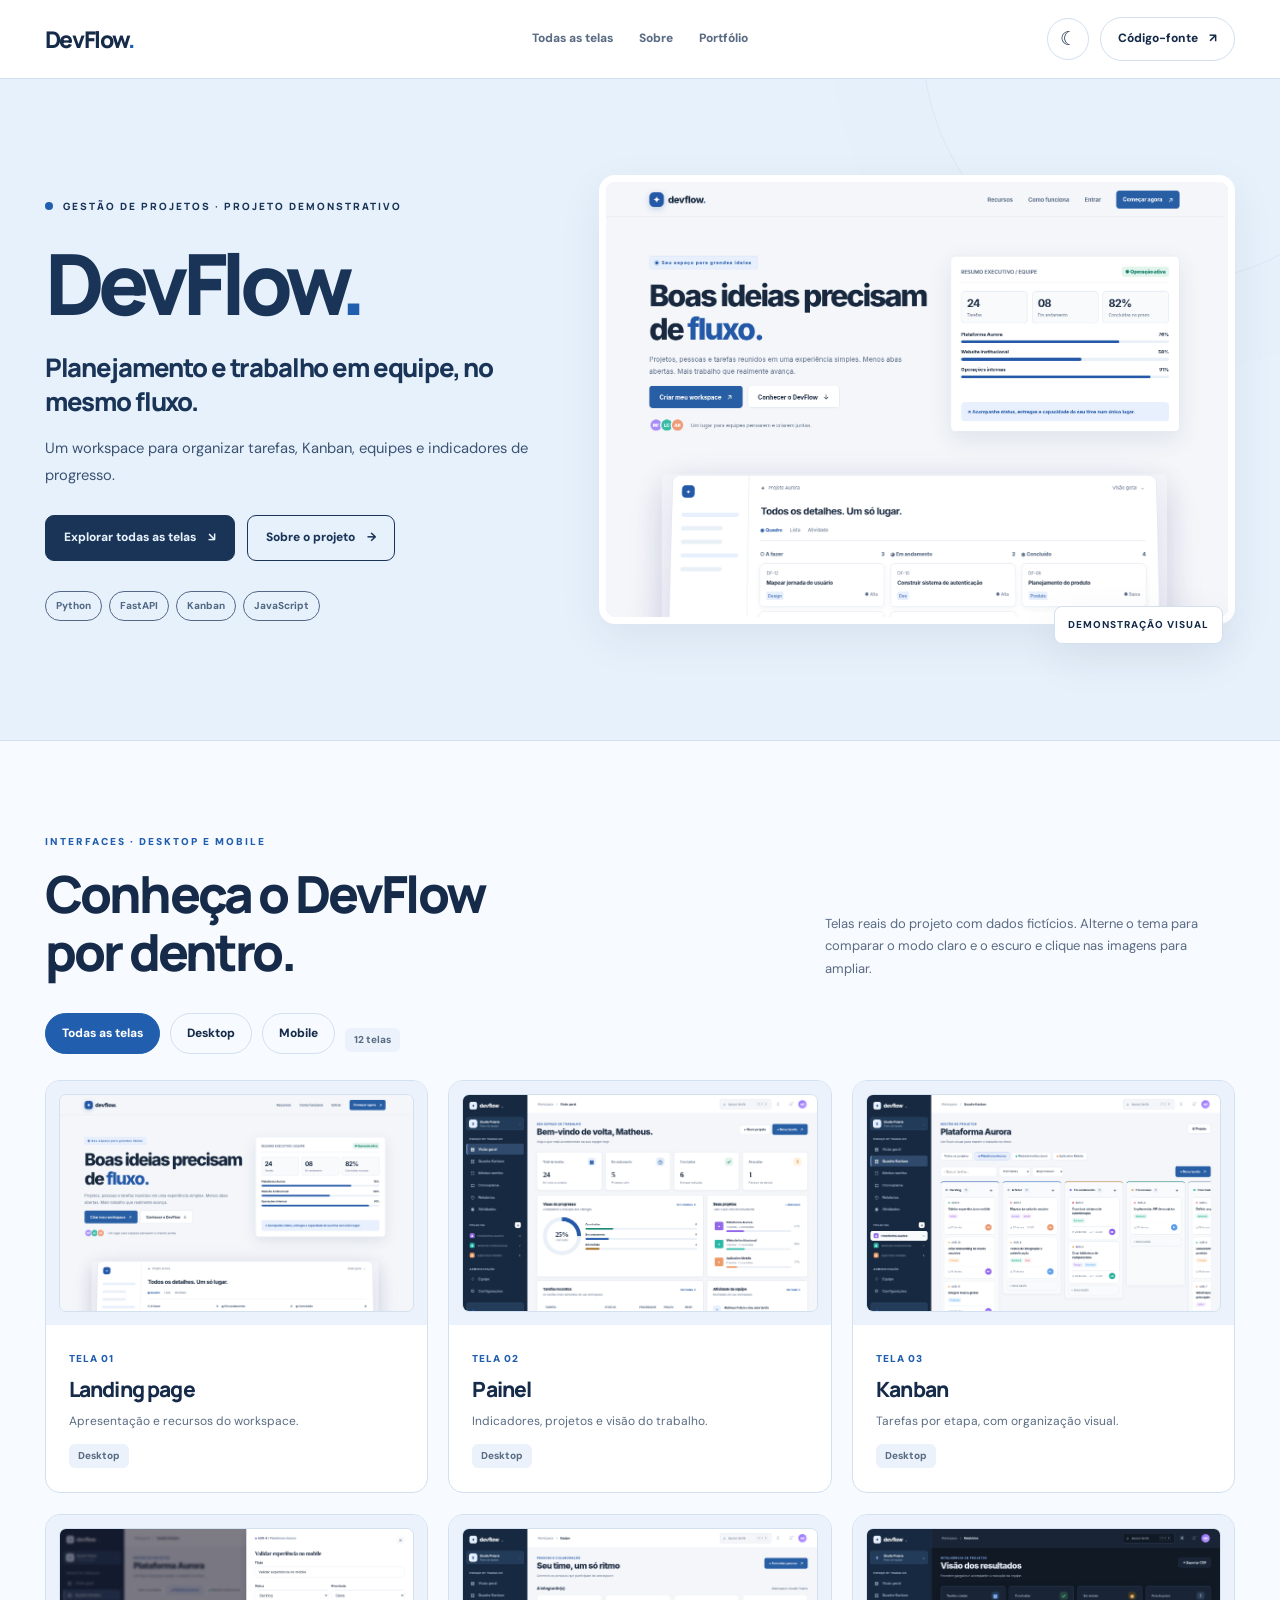
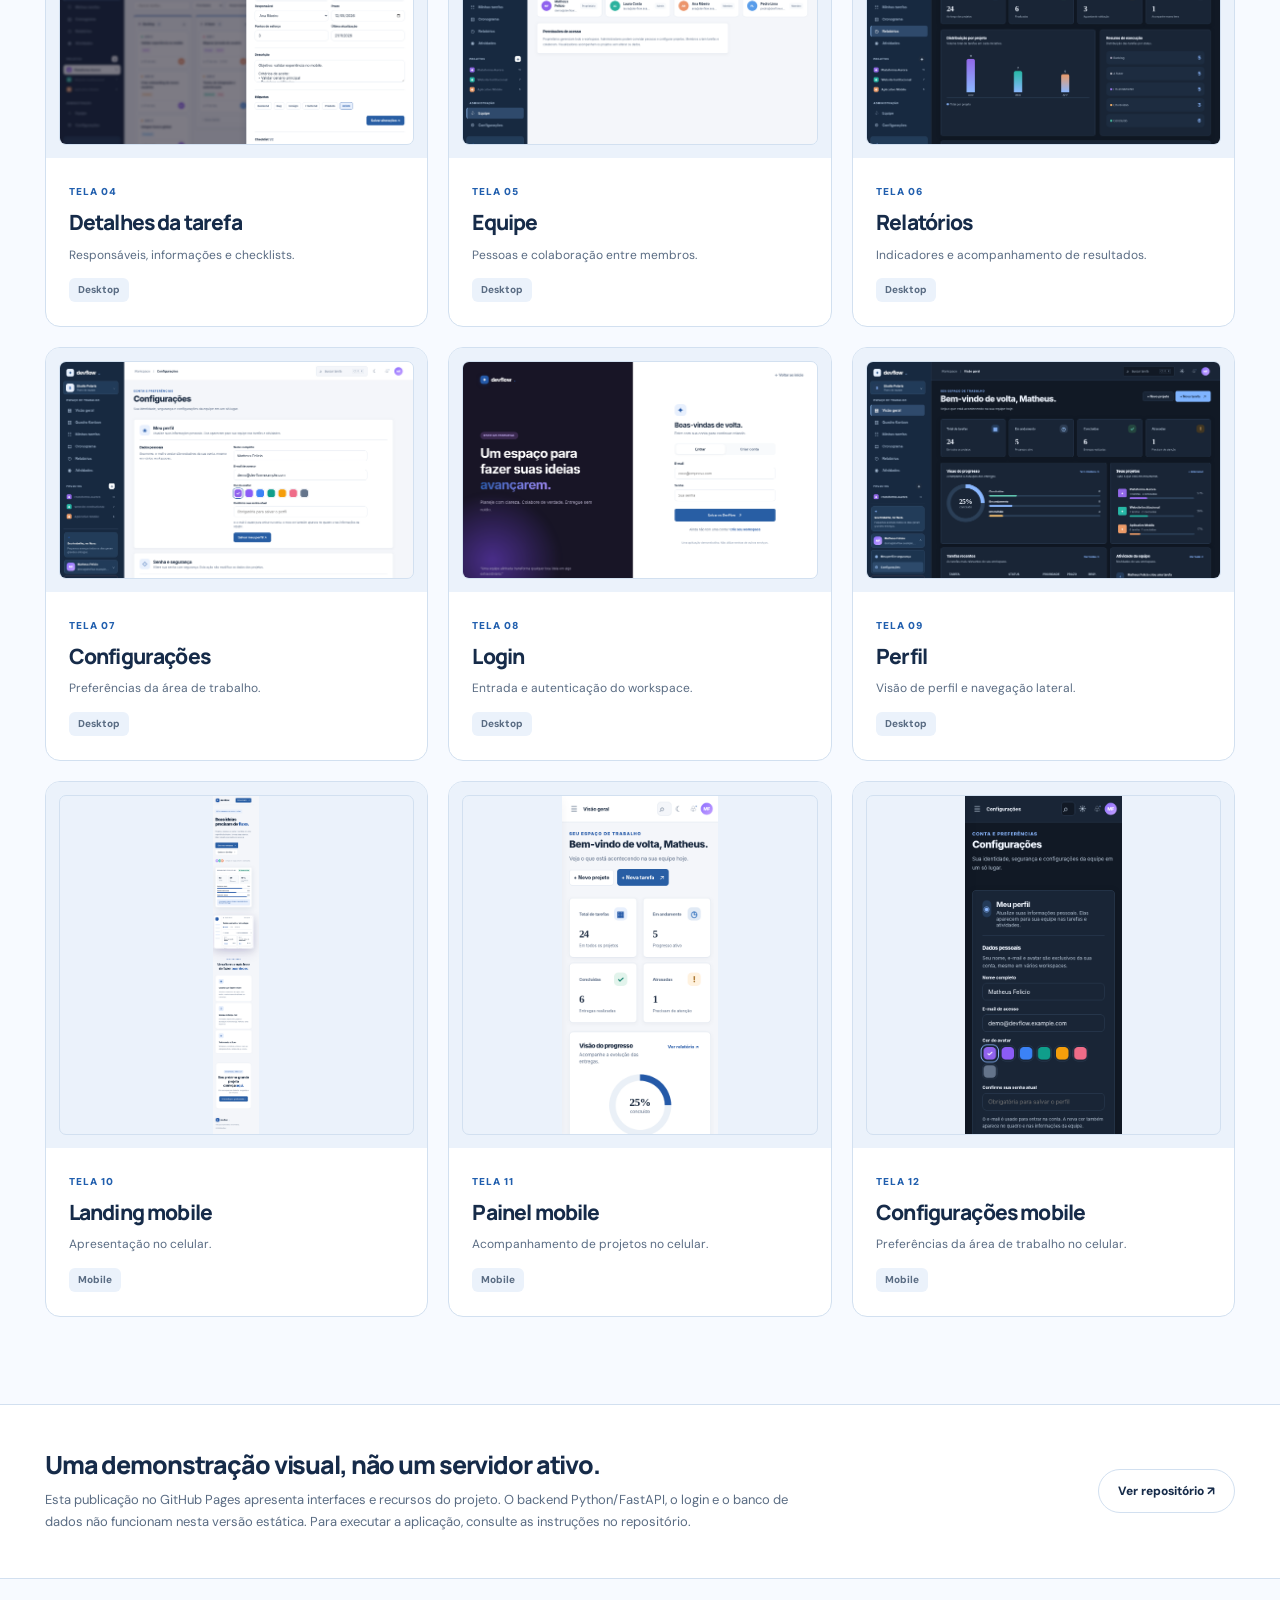
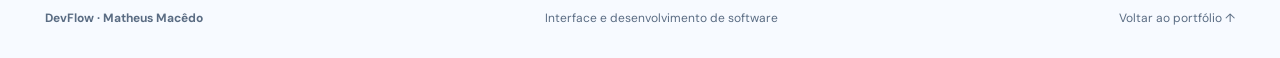
==== commit ecb251c6: "Refresh DevFlow responsive gallery CSS" ====
--- a/index.html
+++ b/index.html
@@ -10,7 +10,7 @@
 <link rel="preconnect" href="https://fonts.gstatic.com" crossorigin>
 <link href="https://fonts.googleapis.com/css2?family=DM+Sans:wght@400;500;600;700;800&family=Manrope:wght@400;600;700;800&display=swap" rel="stylesheet">
 <script>try{document.documentElement.dataset.theme=localStorage.getItem('portfolio-theme')||(matchMedia('(prefers-color-scheme: dark)').matches?'dark':'light')}catch(e){document.documentElement.dataset.theme='light'}</script>
-<link rel="stylesheet" href="./site.css?v=2">
+<link rel="stylesheet" href="./site.css?v=3">
 <script defer src="./site.js?v=2"></script>
 </head>
 <body>
--- a/site.css
+++ b/site.css
@@ -78,7 +78,7 @@
 .pills span{font-size:10px;padding:6px 10px;border:1px solid currentColor;border-radius:100px;font-weight:800;opacity:.72}
 .hero-media{position:relative;min-width:0;padding-bottom:20px}
 .hero-media .screen{display:block;width:100%;border:clamp(5px,.6vw,10px) solid var(--surface);border-radius:16px;box-shadow:var(--soft-shadow);background:var(--surface-2);overflow:hidden}
-.hero-media img{width:100%;height:clamp(270px,34vw,630px);object-fit:contain;object-position:center center;background:var(--surface-2)}
+.hero-media img{width:100%;height:clamp(270px,34vw,630px);object-fit:cover;object-position:top center;background:var(--surface-2)}
 .hero-media .media-label{position:absolute;bottom:0;right:12px;background:var(--surface);color:var(--ink);border:1px solid var(--border);font-size:10px;font-weight:800;letter-spacing:1px;border-radius:8px;padding:10px 13px;box-shadow:var(--soft-shadow)}
 .section{padding-block:clamp(65px,6.8vw,115px)}
 .section-heading{display:flex;gap:28px;justify-content:space-between;align-items:flex-end;margin-bottom:32px}
@@ -92,7 +92,7 @@
 .screen-card{min-width:0;overflow:hidden;border-radius:15px;border:1px solid var(--border);background:var(--surface);display:flex;flex-direction:column}
 .screen-card[hidden]{display:none!important}
 .screen-open{display:block;width:100%;padding:13px;background:var(--surface-2);border:none;text-align:left;min-height:0}
-.screen-open img{width:100%;height:clamp(190px,17vw,320px);object-fit:contain;object-position:center;background:var(--surface-2);border:1px solid var(--border);border-radius:7px;transition:transform .28s ease}
+.screen-open img{width:100%;height:clamp(190px,17vw,320px);object-fit:cover;object-position:top center;background:var(--surface-2);border:1px solid var(--border);border-radius:7px;transition:transform .28s ease}
 .screen-open:hover img{transform:scale(1.02)}
 .screen-card[data-kind=mobile] .screen-open img{height:340px;object-fit:contain}
 .screen-meta{padding:20px 23px 24px;flex:1}
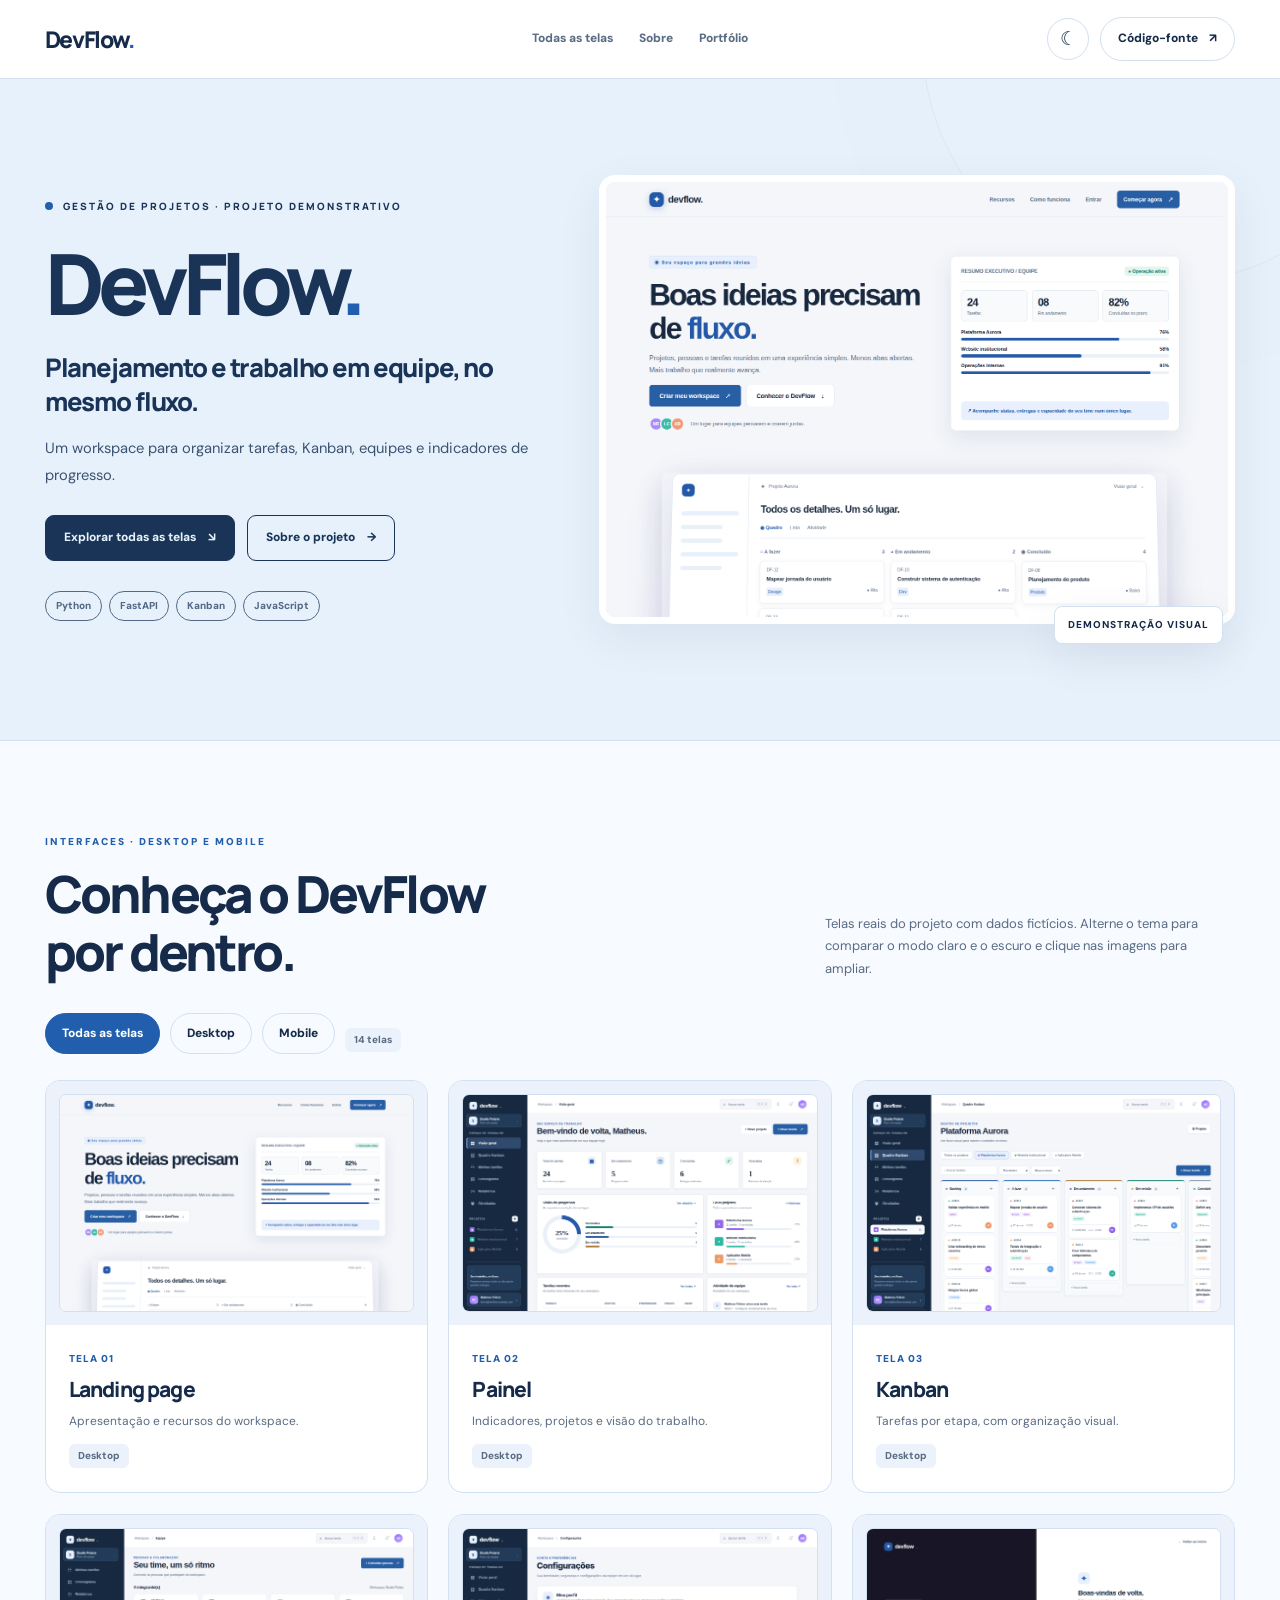
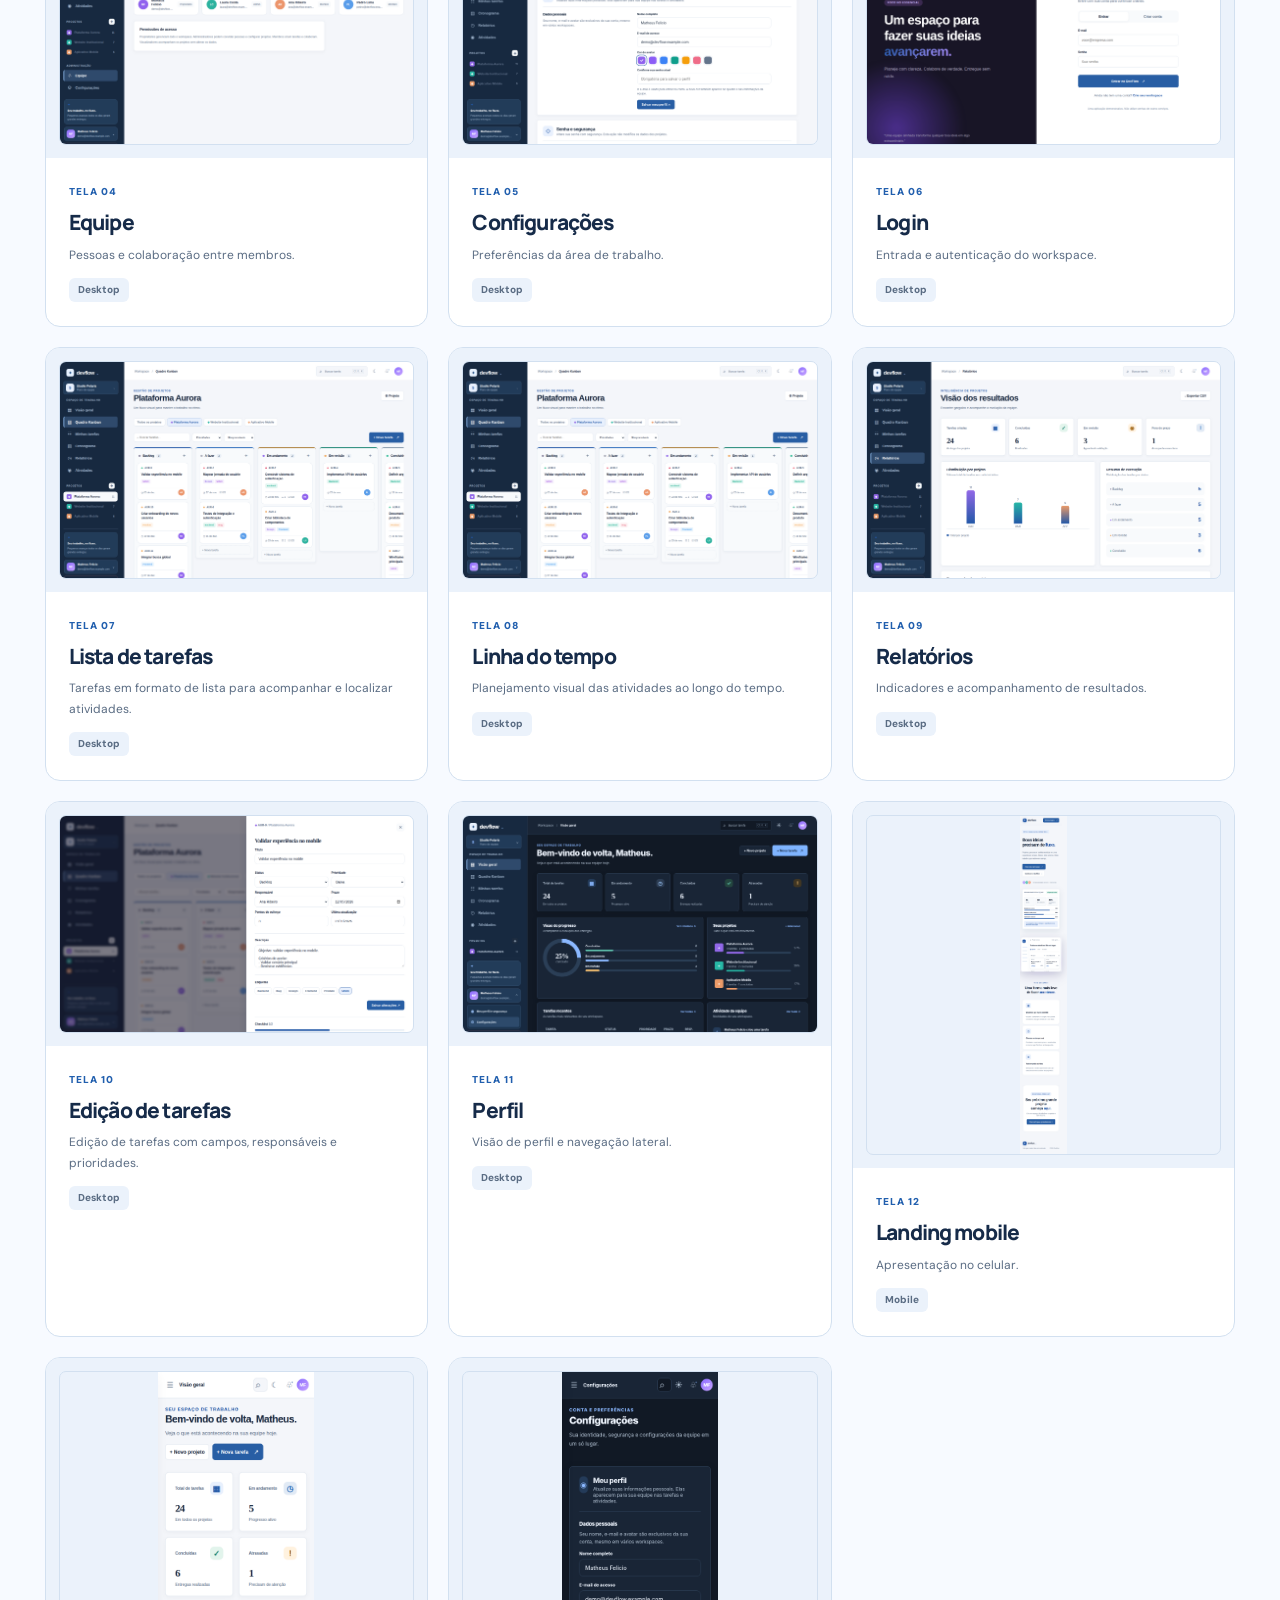
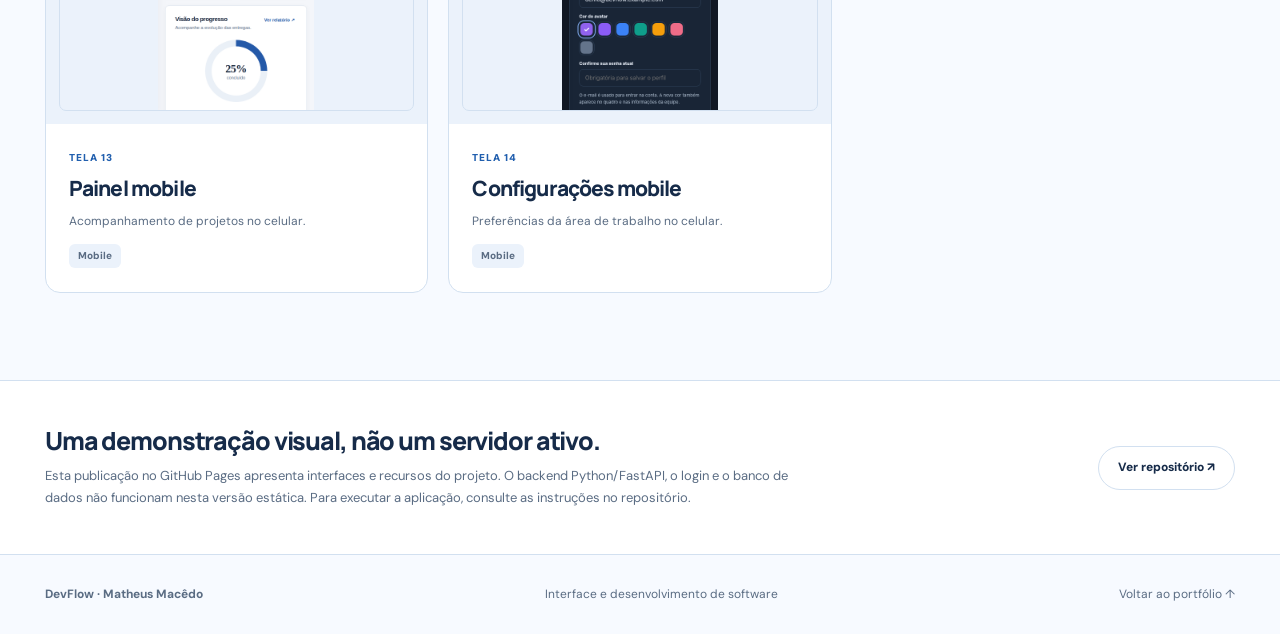
==== commit 405feb84: "Reorder DevFlow gallery and include real task-list and timeline views" ====
--- a/index.html
+++ b/index.html
@@ -56,7 +56,7 @@
       <button class="filter" data-filter="all" type="button" aria-pressed="true">Todas as telas</button>
       <button class="filter" data-filter="desktop" type="button" aria-pressed="false">Desktop</button>
       <button class="filter" data-filter="mobile" type="button" aria-pressed="false">Mobile</button>
-      <span class="screen-badge"><span id="screen-count">12</span> telas</span>
+      <span class="screen-badge"><span id="screen-count">14</span> telas</span>
     </div>
     <div class="screens"><article class="screen-card" data-kind="desktop">
    <button class="screen-open" type="button" aria-label="Ampliar: Landing page">
@@ -83,34 +83,18 @@
     <span class="screen-badge">Desktop</span></div>
  </article>
 <article class="screen-card" data-kind="desktop">
-   <button class="screen-open" type="button" aria-label="Ampliar: Detalhes da tarefa">
-     <img src="previews/tarefa-claro.png" data-light="previews/tarefa-claro.png" data-dark="previews/tarefa-escuro.png" data-fallback-light="previews/tarefa-escuro.png" data-fallback-dark="previews/tarefa-claro.png" alt="Detalhes da tarefa — DevFlow" width="1440" height="900" loading="lazy" decoding="async"/>
-   </button>
-   <div class="screen-meta"><span class="number">TELA 04</span>
-    <h3>Detalhes da tarefa</h3><p>Responsáveis, informações e checklists.</p>
-    <span class="screen-badge">Desktop</span></div>
- </article>
-<article class="screen-card" data-kind="desktop">
    <button class="screen-open" type="button" aria-label="Ampliar: Equipe">
      <img src="previews/equipe-claro.png" data-light="previews/equipe-claro.png" data-dark="previews/equipe-escuro.png" data-fallback-light="previews/equipe-escuro.png" data-fallback-dark="previews/equipe-claro.png" alt="Equipe — DevFlow" width="1440" height="900" loading="lazy" decoding="async"/>
    </button>
-   <div class="screen-meta"><span class="number">TELA 05</span>
+   <div class="screen-meta"><span class="number">TELA 04</span>
     <h3>Equipe</h3><p>Pessoas e colaboração entre membros.</p>
-    <span class="screen-badge">Desktop</span></div>
- </article>
-<article class="screen-card" data-kind="desktop">
-   <button class="screen-open" type="button" aria-label="Ampliar: Relatórios">
-     <img src="previews/relatorios-claro.png" data-light="previews/relatorios-claro.png" data-dark="previews/relatorios-escuro.png" data-fallback-light="previews/relatorios-escuro.png" data-fallback-dark="previews/relatorios-claro.png" alt="Relatórios — DevFlow" width="1440" height="900" loading="lazy" decoding="async"/>
-   </button>
-   <div class="screen-meta"><span class="number">TELA 06</span>
-    <h3>Relatórios</h3><p>Indicadores e acompanhamento de resultados.</p>
     <span class="screen-badge">Desktop</span></div>
  </article>
 <article class="screen-card" data-kind="desktop">
    <button class="screen-open" type="button" aria-label="Ampliar: Configurações">
      <img src="previews/configuracoes-claro.png" data-light="previews/configuracoes-claro.png" data-dark="previews/configuracoes-escuro.png" data-fallback-light="previews/configuracoes-escuro.png" data-fallback-dark="previews/configuracoes-claro.png" alt="Configurações — DevFlow" width="1440" height="900" loading="lazy" decoding="async"/>
    </button>
-   <div class="screen-meta"><span class="number">TELA 07</span>
+   <div class="screen-meta"><span class="number">TELA 05</span>
     <h3>Configurações</h3><p>Preferências da área de trabalho.</p>
     <span class="screen-badge">Desktop</span></div>
  </article>
@@ -118,15 +102,47 @@
    <button class="screen-open" type="button" aria-label="Ampliar: Login">
      <img src="previews/login-claro.png" data-light="previews/login-claro.png" data-dark="previews/login-escuro.png" data-fallback-light="previews/login-escuro.png" data-fallback-dark="previews/login-claro.png" alt="Login — DevFlow" width="1440" height="900" loading="lazy" decoding="async"/>
    </button>
+   <div class="screen-meta"><span class="number">TELA 06</span>
+    <h3>Login</h3><p>Entrada e autenticação do workspace.</p>
+    <span class="screen-badge">Desktop</span></div>
+ </article>
+<article class="screen-card" data-kind="desktop">
+   <button class="screen-open" type="button" aria-label="Ampliar: Lista de tarefas">
+     <img src="previews/lista-claro.png" data-light="previews/lista-claro.png" data-dark="previews/lista-escuro.png" data-fallback-light="previews/kanban-claro.png" data-fallback-dark="previews/kanban-escuro.png" alt="Lista de tarefas — DevFlow" width="1440" height="900" loading="lazy" decoding="async"/>
+   </button>
+   <div class="screen-meta"><span class="number">TELA 07</span>
+    <h3>Lista de tarefas</h3><p>Tarefas em formato de lista para acompanhar e localizar atividades.</p>
+    <span class="screen-badge">Desktop</span></div>
+ </article>
+<article class="screen-card" data-kind="desktop">
+   <button class="screen-open" type="button" aria-label="Ampliar: Linha do tempo">
+     <img src="previews/cronograma-claro.png" data-light="previews/cronograma-claro.png" data-dark="previews/cronograma-escuro.png" data-fallback-light="previews/kanban-claro.png" data-fallback-dark="previews/kanban-escuro.png" alt="Linha do tempo — DevFlow" width="1440" height="900" loading="lazy" decoding="async"/>
+   </button>
    <div class="screen-meta"><span class="number">TELA 08</span>
-    <h3>Login</h3><p>Entrada e autenticação do workspace.</p>
+    <h3>Linha do tempo</h3><p>Planejamento visual das atividades ao longo do tempo.</p>
+    <span class="screen-badge">Desktop</span></div>
+ </article>
+<article class="screen-card" data-kind="desktop">
+   <button class="screen-open" type="button" aria-label="Ampliar: Relatórios">
+     <img src="previews/relatorios-claro.png" data-light="previews/relatorios-claro.png" data-dark="previews/relatorios-escuro.png" data-fallback-light="previews/relatorios-escuro.png" data-fallback-dark="previews/relatorios-claro.png" alt="Relatórios — DevFlow" width="1440" height="900" loading="lazy" decoding="async"/>
+   </button>
+   <div class="screen-meta"><span class="number">TELA 09</span>
+    <h3>Relatórios</h3><p>Indicadores e acompanhamento de resultados.</p>
+    <span class="screen-badge">Desktop</span></div>
+ </article>
+<article class="screen-card" data-kind="desktop">
+   <button class="screen-open" type="button" aria-label="Ampliar: Detalhes da tarefa">
+     <img src="previews/tarefa-claro.png" data-light="previews/tarefa-claro.png" data-dark="previews/tarefa-escuro.png" data-fallback-light="previews/tarefa-escuro.png" data-fallback-dark="previews/tarefa-claro.png" alt="Detalhes da tarefa — DevFlow" width="1440" height="900" loading="lazy" decoding="async"/>
+   </button>
+   <div class="screen-meta"><span class="number">TELA 10</span>
+    <h3>Edição de tarefas</h3><p>Edição de tarefas com campos, responsáveis e prioridades.</p>
     <span class="screen-badge">Desktop</span></div>
  </article>
 <article class="screen-card" data-kind="desktop">
    <button class="screen-open" type="button" aria-label="Ampliar: Perfil">
      <img src="previews/perfil-sidebar-escuro.png" data-light="previews/perfil-sidebar-escuro.png" data-dark="previews/perfil-sidebar-escuro.png" data-fallback-light="previews/perfil-sidebar-escuro.png" data-fallback-dark="previews/perfil-sidebar-escuro.png" alt="Perfil — DevFlow" width="1440" height="900" loading="lazy" decoding="async"/>
    </button>
-   <div class="screen-meta"><span class="number">TELA 09</span>
+   <div class="screen-meta"><span class="number">TELA 11</span>
     <h3>Perfil</h3><p>Visão de perfil e navegação lateral.</p>
     <span class="screen-badge">Desktop</span></div>
  </article>
@@ -134,7 +150,7 @@
    <button class="screen-open" type="button" aria-label="Ampliar: Landing mobile">
      <img src="previews/landing-mobile.png" data-light="previews/landing-mobile.png" data-dark="previews/landing-mobile-escuro.png" data-fallback-light="previews/landing-mobile-escuro.png" data-fallback-dark="previews/landing-mobile.png" alt="Landing mobile — DevFlow" width="1440" height="900" loading="lazy" decoding="async"/>
    </button>
-   <div class="screen-meta"><span class="number">TELA 10</span>
+   <div class="screen-meta"><span class="number">TELA 12</span>
     <h3>Landing mobile</h3><p>Apresentação no celular.</p>
     <span class="screen-badge">Mobile</span></div>
  </article>
@@ -142,7 +158,7 @@
    <button class="screen-open" type="button" aria-label="Ampliar: Painel mobile">
      <img src="previews/painel-mobile.png" data-light="previews/painel-mobile.png" data-dark="previews/painel-mobile-escuro.png" data-fallback-light="previews/painel-mobile-escuro.png" data-fallback-dark="previews/painel-mobile.png" alt="Painel mobile — DevFlow" width="1440" height="900" loading="lazy" decoding="async"/>
    </button>
-   <div class="screen-meta"><span class="number">TELA 11</span>
+   <div class="screen-meta"><span class="number">TELA 13</span>
     <h3>Painel mobile</h3><p>Acompanhamento de projetos no celular.</p>
     <span class="screen-badge">Mobile</span></div>
  </article>
@@ -150,7 +166,7 @@
    <button class="screen-open" type="button" aria-label="Ampliar: Configurações mobile">
      <img src="previews/configuracoes-mobile.png" data-light="previews/configuracoes-mobile.png" data-dark="previews/configuracoes-mobile.png" data-fallback-light="previews/configuracoes-mobile.png" data-fallback-dark="previews/configuracoes-mobile.png" alt="Configurações mobile — DevFlow" width="1440" height="900" loading="lazy" decoding="async"/>
    </button>
-   <div class="screen-meta"><span class="number">TELA 12</span>
+   <div class="screen-meta"><span class="number">TELA 14</span>
     <h3>Configurações mobile</h3><p>Preferências da área de trabalho no celular.</p>
     <span class="screen-badge">Mobile</span></div>
  </article></div>
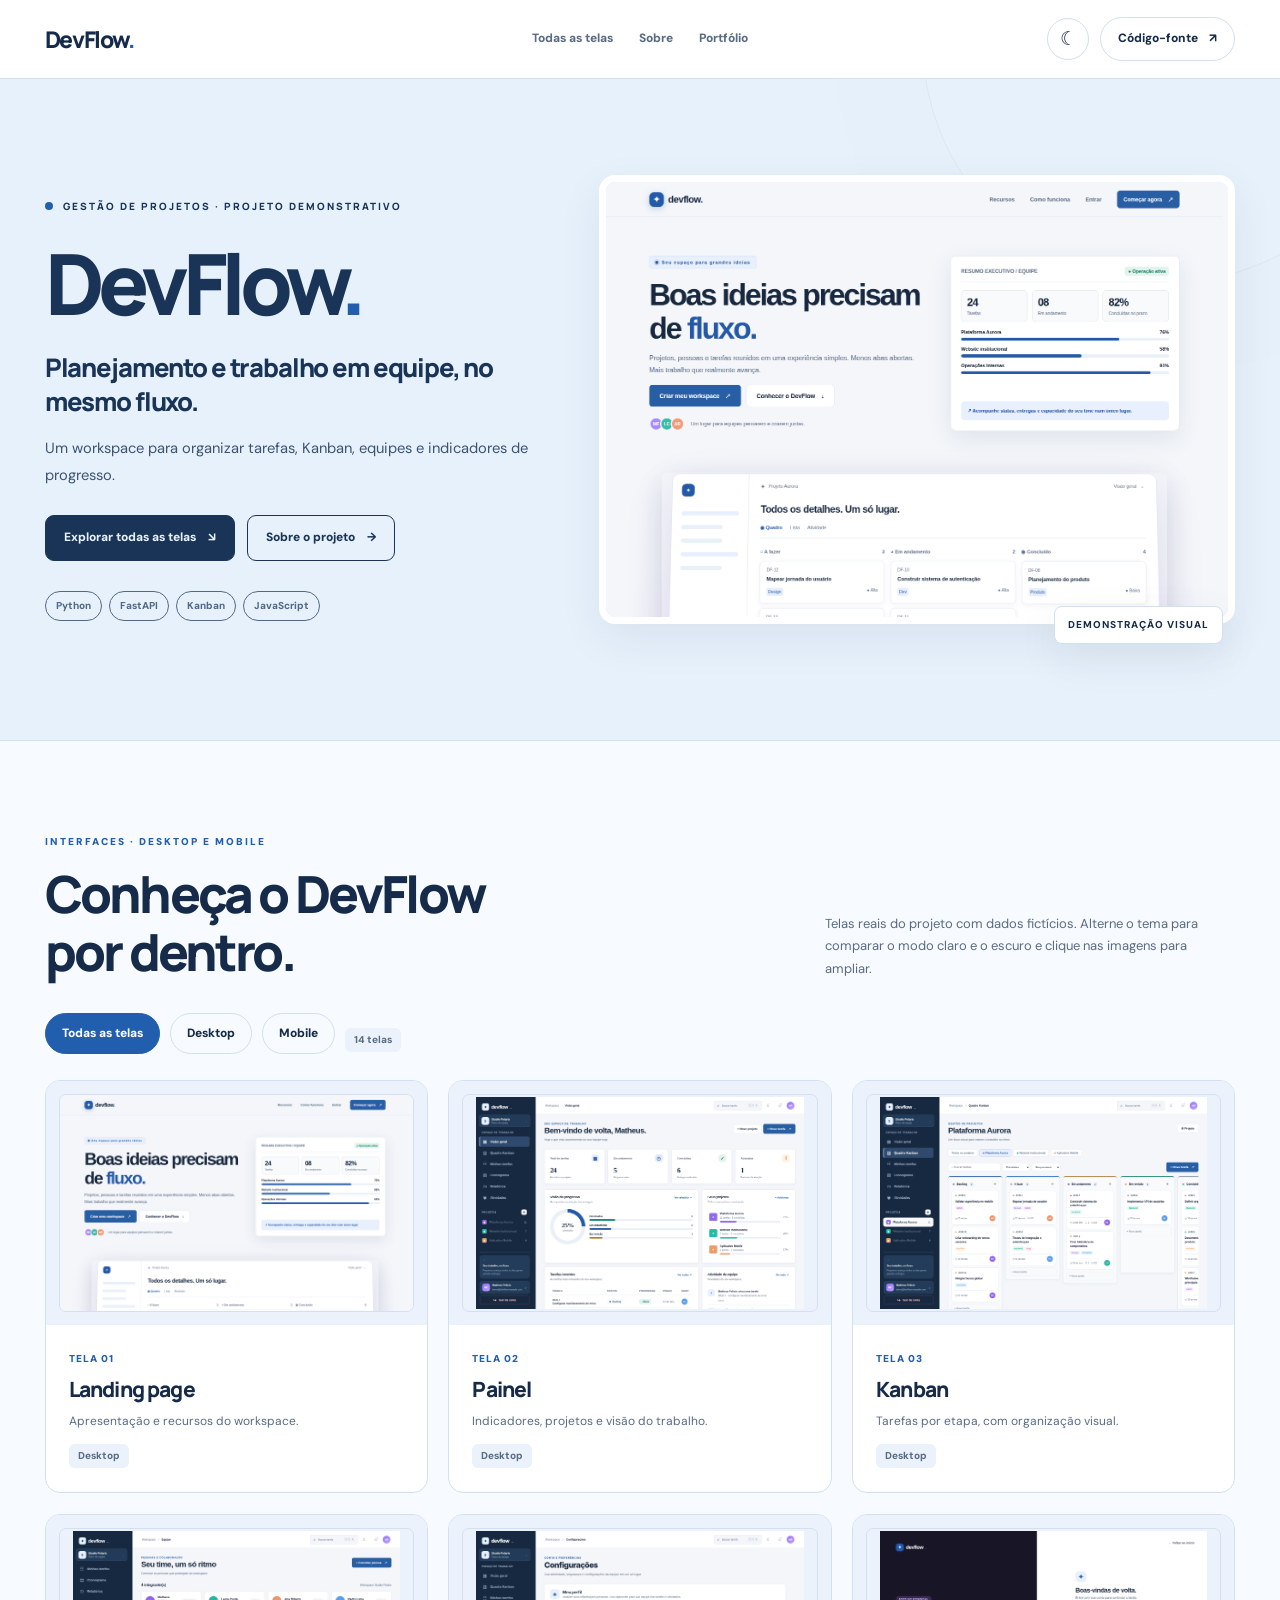
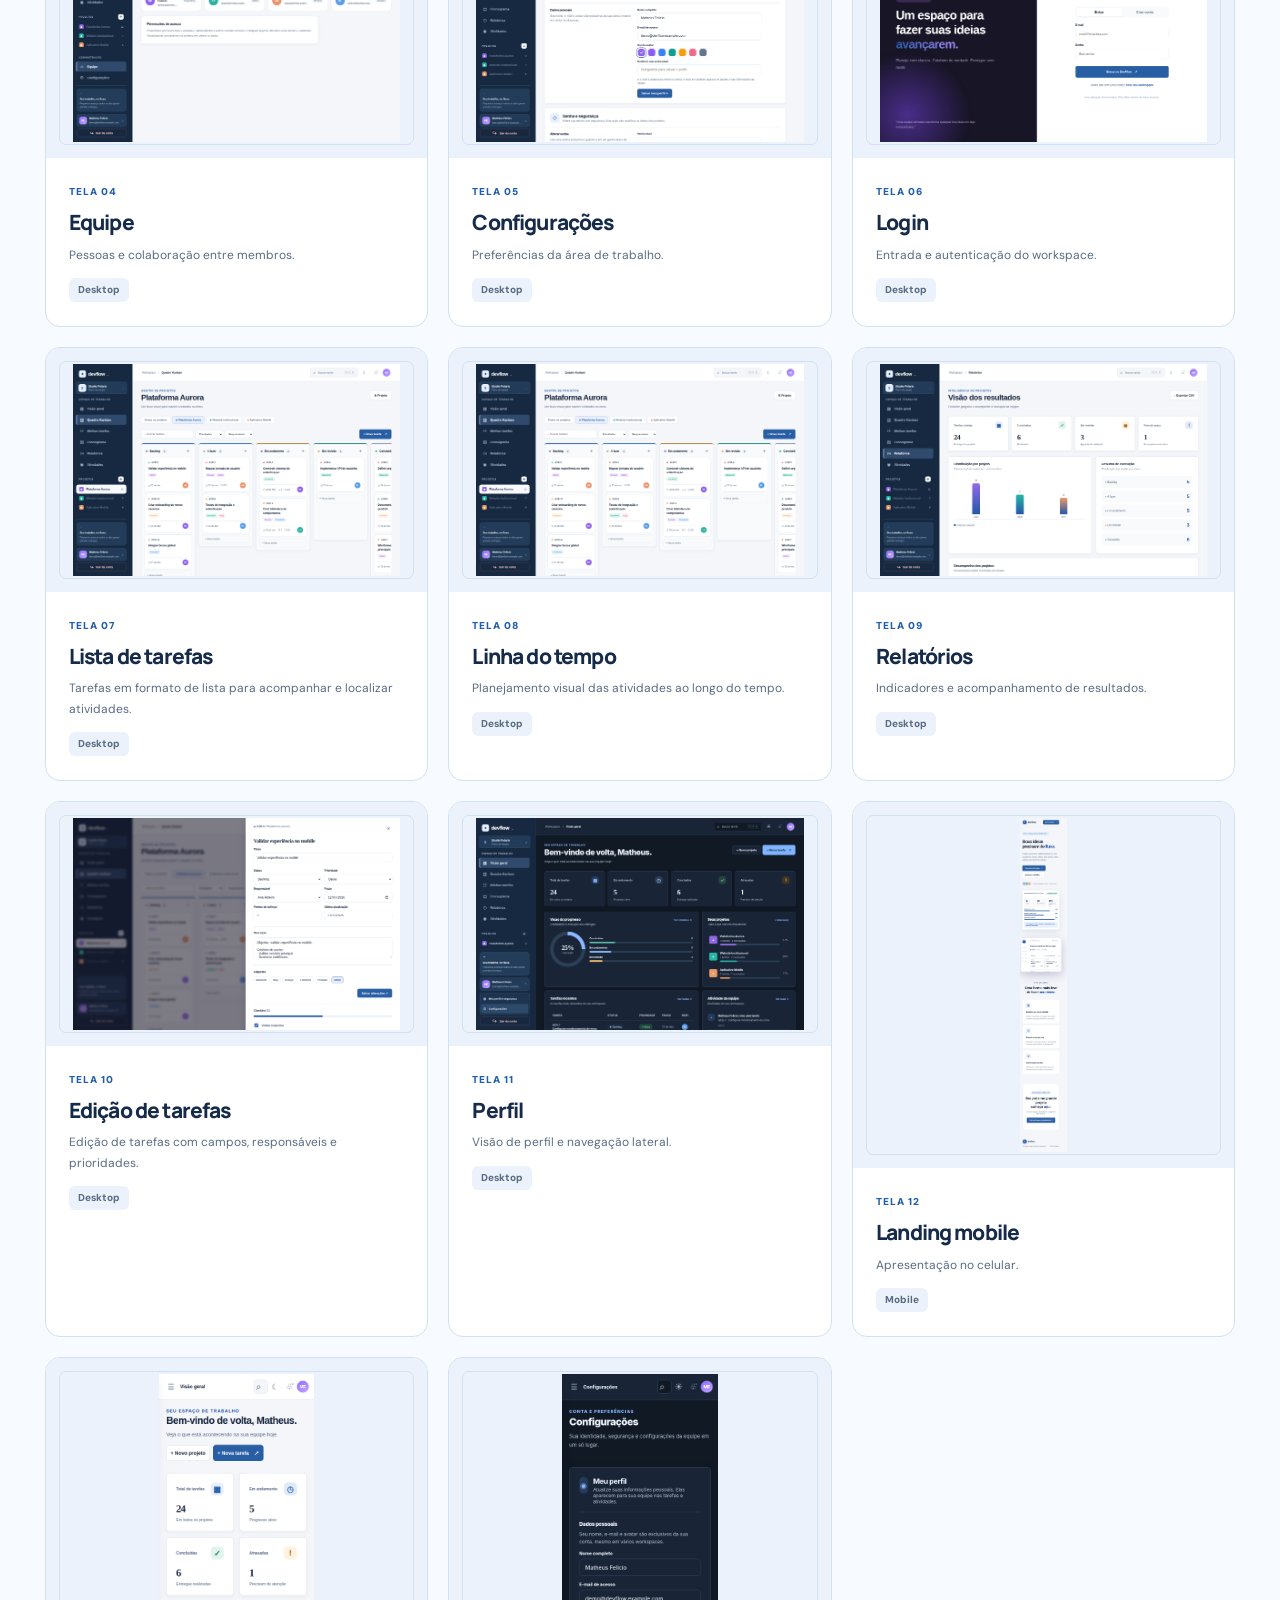
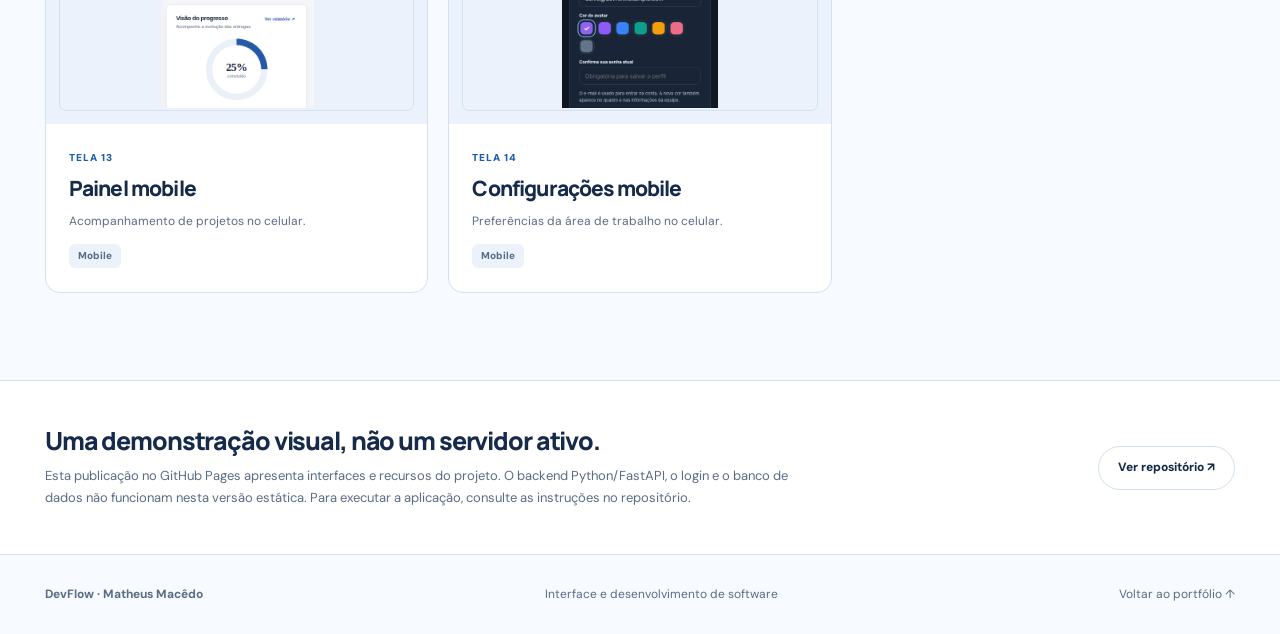
==== commit e8e1776e: "Refresh DevFlow screenshot layout styling" ====
--- a/index.html
+++ b/index.html
@@ -10,7 +10,7 @@
 <link rel="preconnect" href="https://fonts.gstatic.com" crossorigin>
 <link href="https://fonts.googleapis.com/css2?family=DM+Sans:wght@400;500;600;700;800&family=Manrope:wght@400;600;700;800&display=swap" rel="stylesheet">
 <script>try{document.documentElement.dataset.theme=localStorage.getItem('portfolio-theme')||(matchMedia('(prefers-color-scheme: dark)').matches?'dark':'light')}catch(e){document.documentElement.dataset.theme='light'}</script>
-<link rel="stylesheet" href="./site.css?v=3">
+<link rel="stylesheet" href="./site.css?v=4">
 <script defer src="./site.js?v=2"></script>
 </head>
 <body>
--- a/site.css
+++ b/site.css
@@ -92,7 +92,7 @@
 .screen-card{min-width:0;overflow:hidden;border-radius:15px;border:1px solid var(--border);background:var(--surface);display:flex;flex-direction:column}
 .screen-card[hidden]{display:none!important}
 .screen-open{display:block;width:100%;padding:13px;background:var(--surface-2);border:none;text-align:left;min-height:0}
-.screen-open img{width:100%;height:clamp(190px,17vw,320px);object-fit:cover;object-position:top center;background:var(--surface-2);border:1px solid var(--border);border-radius:7px;transition:transform .28s ease}
+.screen-open img{width:100%;height:clamp(190px,17vw,320px);object-fit:contain;object-position:top center;background:var(--surface-2);border:1px solid var(--border);border-radius:7px;transition:transform .28s ease}
 .screen-open:hover img{transform:scale(1.02)}
 .screen-card[data-kind=mobile] .screen-open img{height:340px;object-fit:contain}
 .screen-meta{padding:20px 23px 24px;flex:1}
@@ -157,4 +157,9 @@
 @media(prefers-reduced-motion:reduce){
   html{scroll-behavior:auto}
   .screen-open img{transition:none}
-}+}
+
+/* DevFlow: mostra as telas do app completas; landing usa recorte editorial. */
+.screen-card:first-child .screen-open img{object-fit:cover;object-position:top center}
+.screen-card:not(:first-child) .screen-open img{padding:2px}
+@media(min-width:1121px){.screens{grid-template-columns:repeat(3,minmax(0,1fr))}}
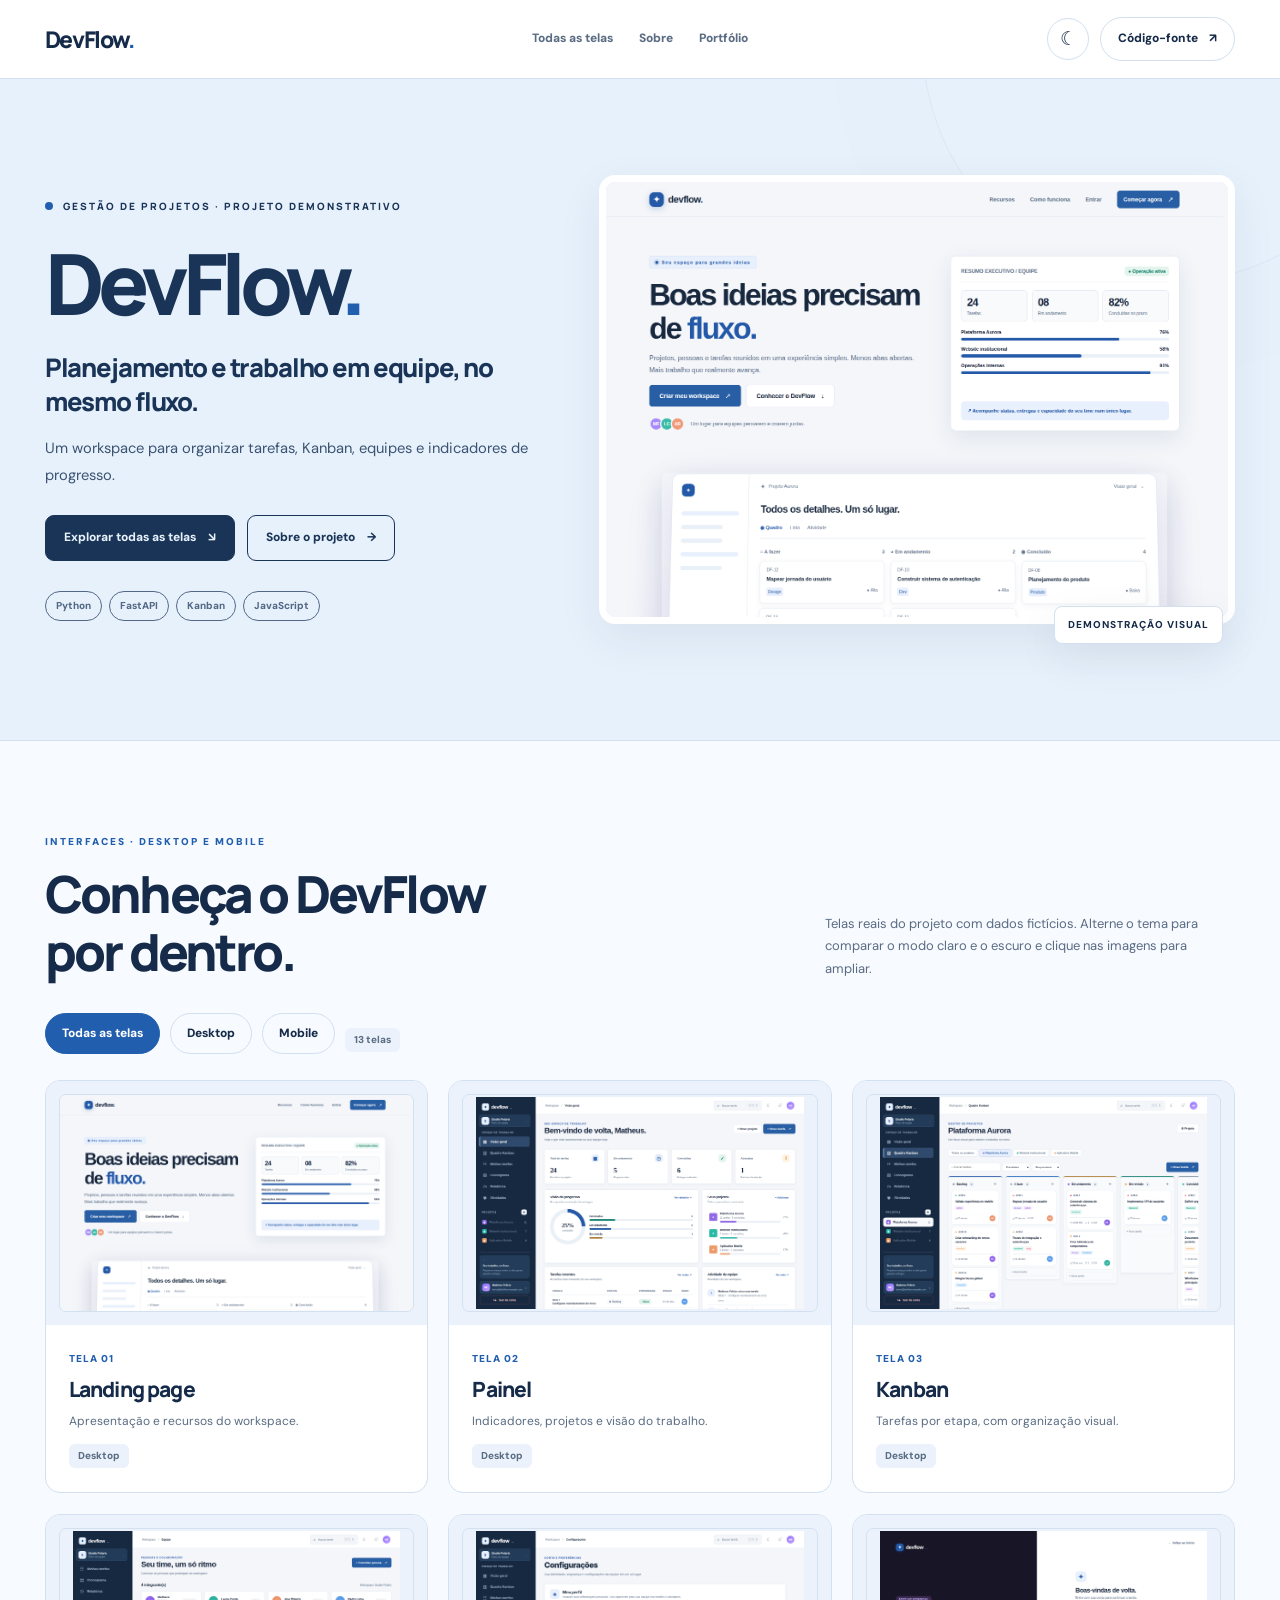
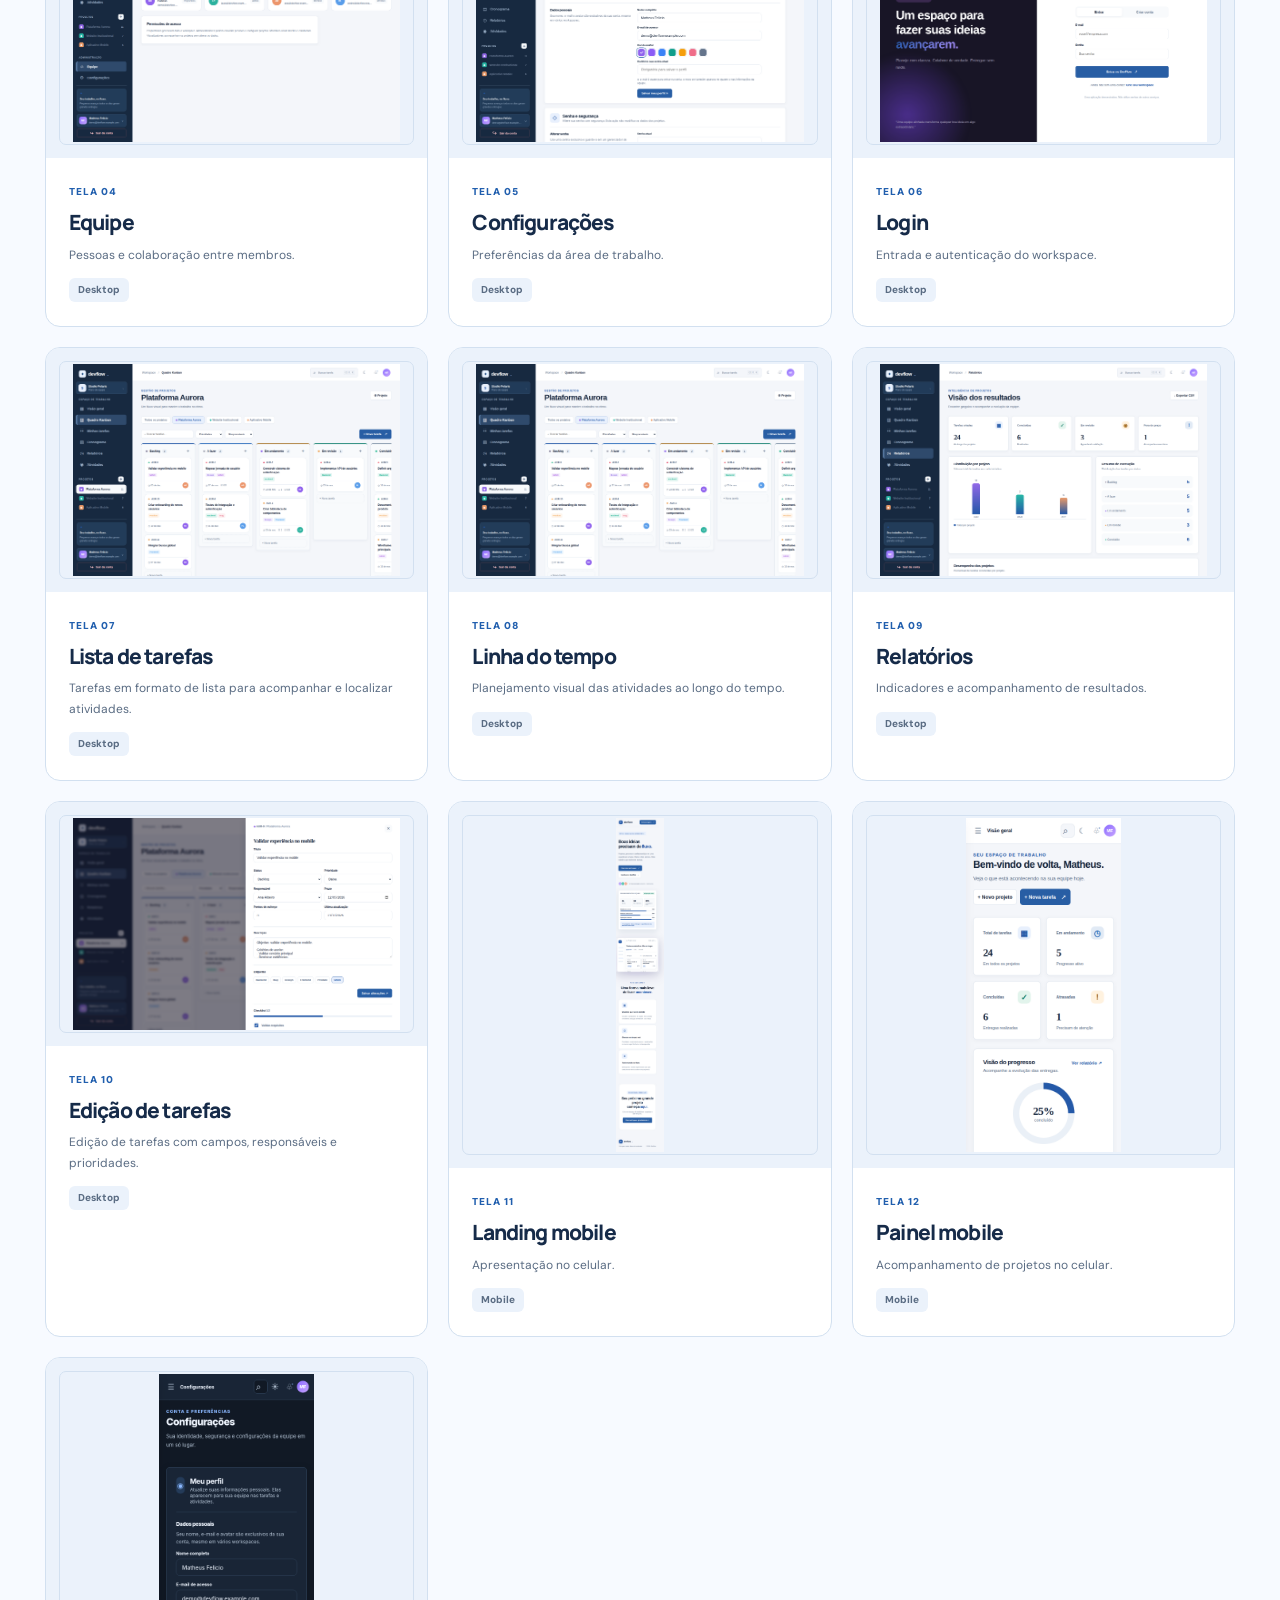
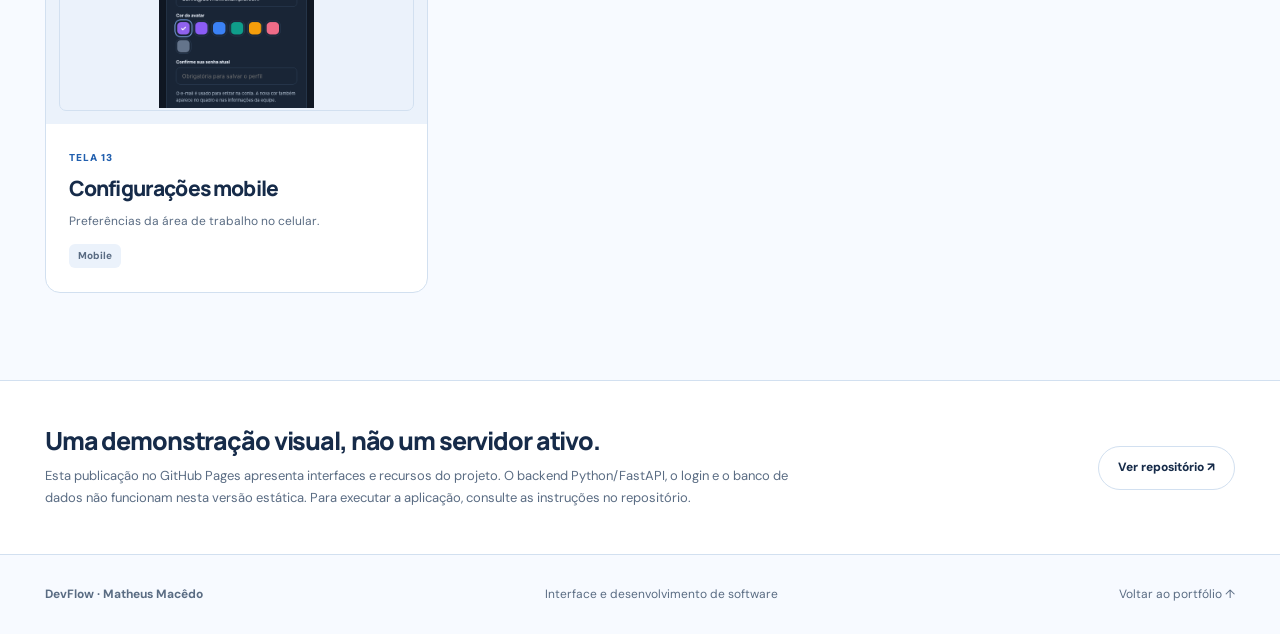
==== commit 1479e984: "Remove misleading standalone profile screen and complete dark mobile preview mapping" ====
--- a/index.html
+++ b/index.html
@@ -56,7 +56,7 @@
       <button class="filter" data-filter="all" type="button" aria-pressed="true">Todas as telas</button>
       <button class="filter" data-filter="desktop" type="button" aria-pressed="false">Desktop</button>
       <button class="filter" data-filter="mobile" type="button" aria-pressed="false">Mobile</button>
-      <span class="screen-badge"><span id="screen-count">14</span> telas</span>
+      <span class="screen-badge"><span id="screen-count">13</span> telas</span>
     </div>
     <div class="screens"><article class="screen-card" data-kind="desktop">
    <button class="screen-open" type="button" aria-label="Ampliar: Landing page">
@@ -138,19 +138,11 @@
     <h3>Edição de tarefas</h3><p>Edição de tarefas com campos, responsáveis e prioridades.</p>
     <span class="screen-badge">Desktop</span></div>
  </article>
-<article class="screen-card" data-kind="desktop">
-   <button class="screen-open" type="button" aria-label="Ampliar: Perfil">
-     <img src="previews/perfil-sidebar-escuro.png" data-light="previews/perfil-sidebar-escuro.png" data-dark="previews/perfil-sidebar-escuro.png" data-fallback-light="previews/perfil-sidebar-escuro.png" data-fallback-dark="previews/perfil-sidebar-escuro.png" alt="Perfil — DevFlow" width="1440" height="900" loading="lazy" decoding="async"/>
-   </button>
-   <div class="screen-meta"><span class="number">TELA 11</span>
-    <h3>Perfil</h3><p>Visão de perfil e navegação lateral.</p>
-    <span class="screen-badge">Desktop</span></div>
- </article>
 <article class="screen-card" data-kind="mobile">
    <button class="screen-open" type="button" aria-label="Ampliar: Landing mobile">
      <img src="previews/landing-mobile.png" data-light="previews/landing-mobile.png" data-dark="previews/landing-mobile-escuro.png" data-fallback-light="previews/landing-mobile-escuro.png" data-fallback-dark="previews/landing-mobile.png" alt="Landing mobile — DevFlow" width="1440" height="900" loading="lazy" decoding="async"/>
    </button>
-   <div class="screen-meta"><span class="number">TELA 12</span>
+   <div class="screen-meta"><span class="number">TELA 11</span>
     <h3>Landing mobile</h3><p>Apresentação no celular.</p>
     <span class="screen-badge">Mobile</span></div>
  </article>
@@ -158,15 +150,15 @@
    <button class="screen-open" type="button" aria-label="Ampliar: Painel mobile">
      <img src="previews/painel-mobile.png" data-light="previews/painel-mobile.png" data-dark="previews/painel-mobile-escuro.png" data-fallback-light="previews/painel-mobile-escuro.png" data-fallback-dark="previews/painel-mobile.png" alt="Painel mobile — DevFlow" width="1440" height="900" loading="lazy" decoding="async"/>
    </button>
-   <div class="screen-meta"><span class="number">TELA 13</span>
+   <div class="screen-meta"><span class="number">TELA 12</span>
     <h3>Painel mobile</h3><p>Acompanhamento de projetos no celular.</p>
     <span class="screen-badge">Mobile</span></div>
  </article>
 <article class="screen-card" data-kind="mobile">
    <button class="screen-open" type="button" aria-label="Ampliar: Configurações mobile">
-     <img src="previews/configuracoes-mobile.png" data-light="previews/configuracoes-mobile.png" data-dark="previews/configuracoes-mobile.png" data-fallback-light="previews/configuracoes-mobile.png" data-fallback-dark="previews/configuracoes-mobile.png" alt="Configurações mobile — DevFlow" width="1440" height="900" loading="lazy" decoding="async"/>
+     <img src="previews/configuracoes-mobile.png" data-light="previews/configuracoes-mobile.png" data-dark="previews/configuracoes-mobile-escuro.png" data-fallback-light="previews/configuracoes-mobile.png" data-fallback-dark="previews/configuracoes-mobile.png" alt="Configurações mobile — DevFlow" width="1440" height="900" loading="lazy" decoding="async"/>
    </button>
-   <div class="screen-meta"><span class="number">TELA 14</span>
+   <div class="screen-meta"><span class="number">TELA 13</span>
     <h3>Configurações mobile</h3><p>Preferências da área de trabalho no celular.</p>
     <span class="screen-badge">Mobile</span></div>
  </article></div>
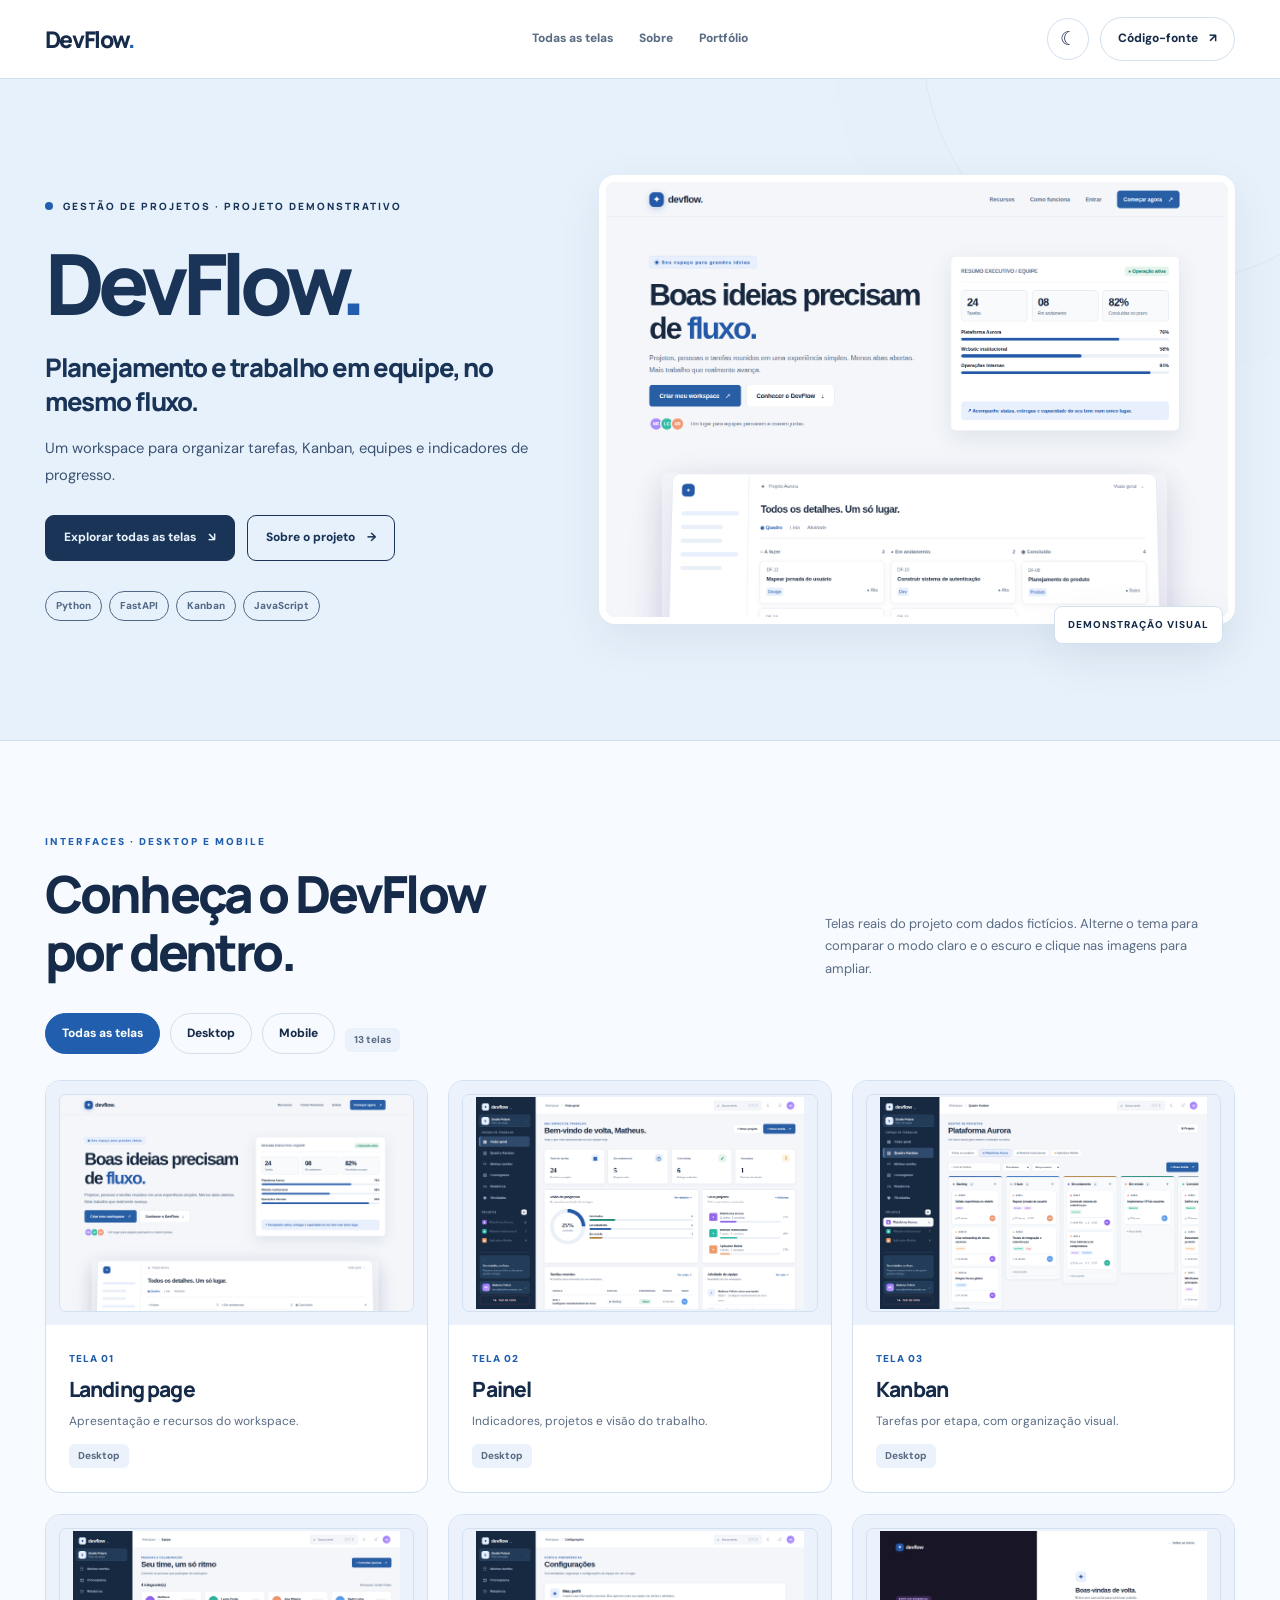
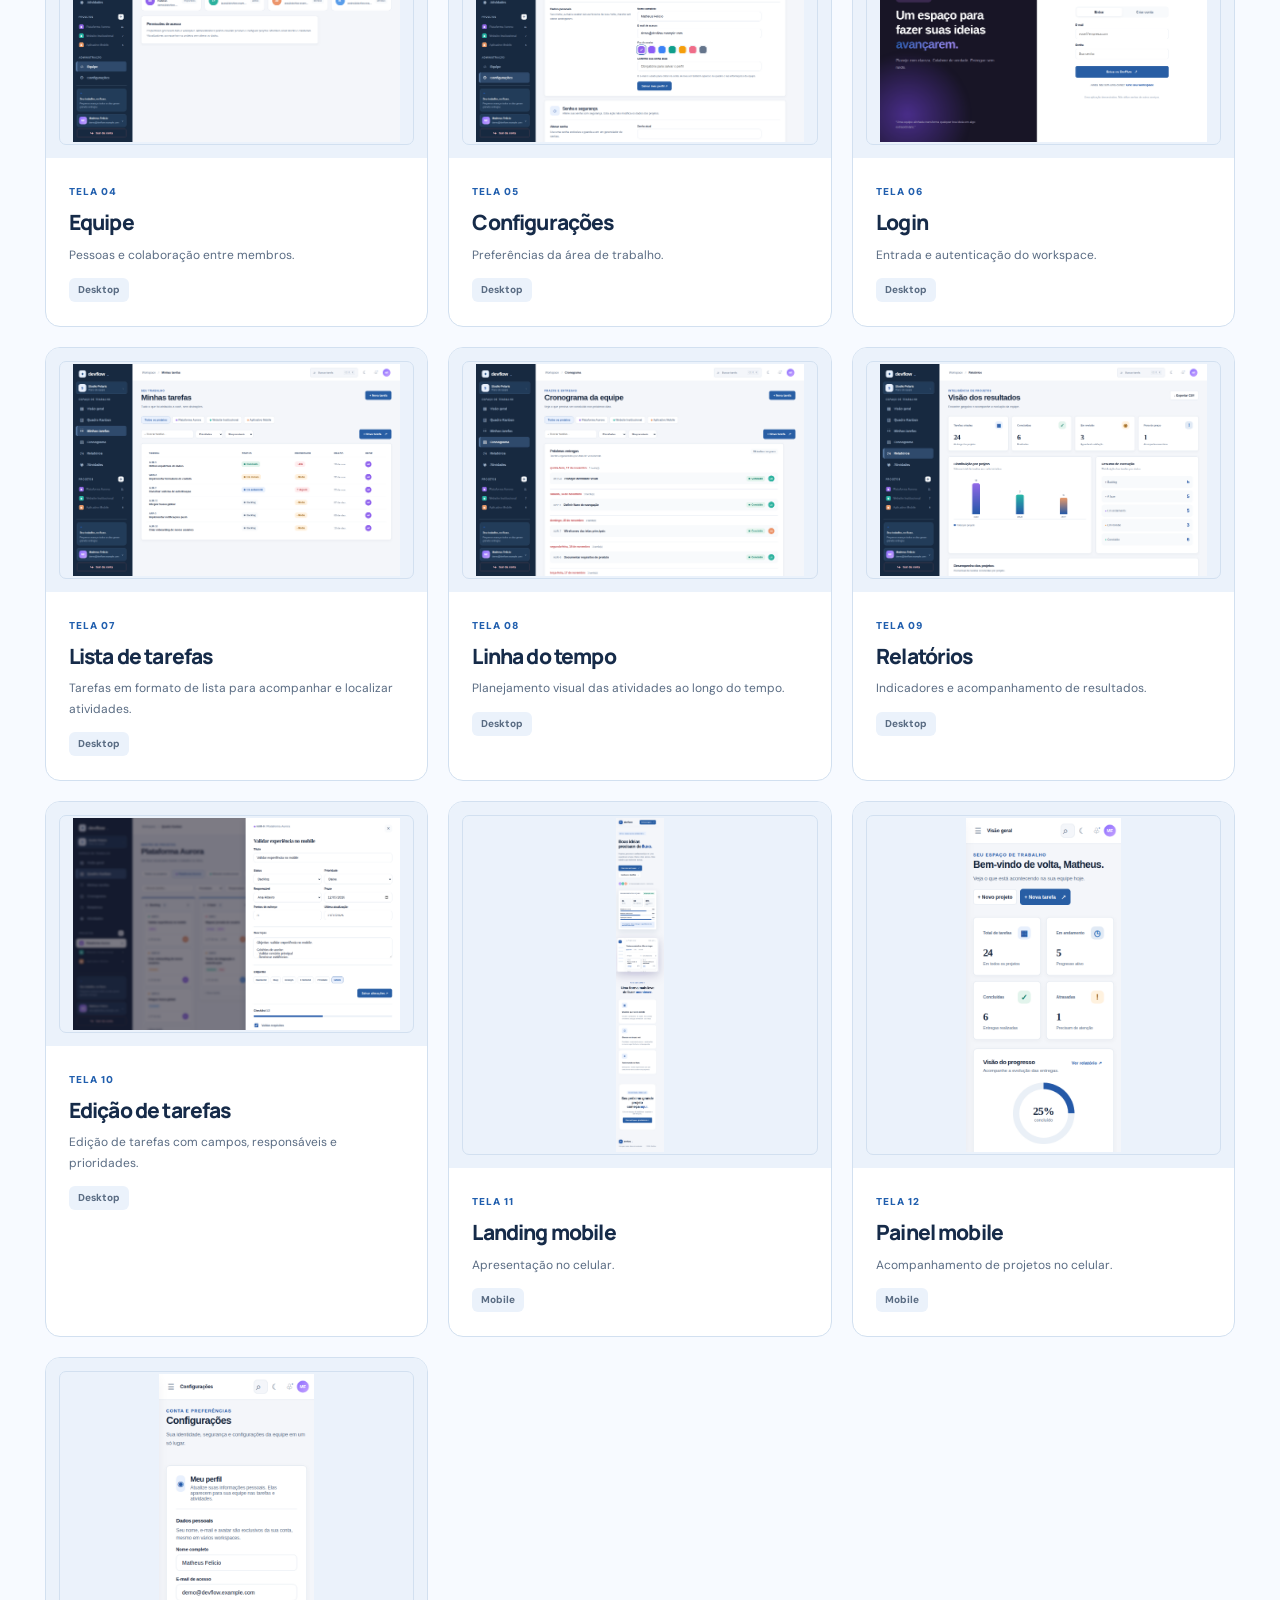
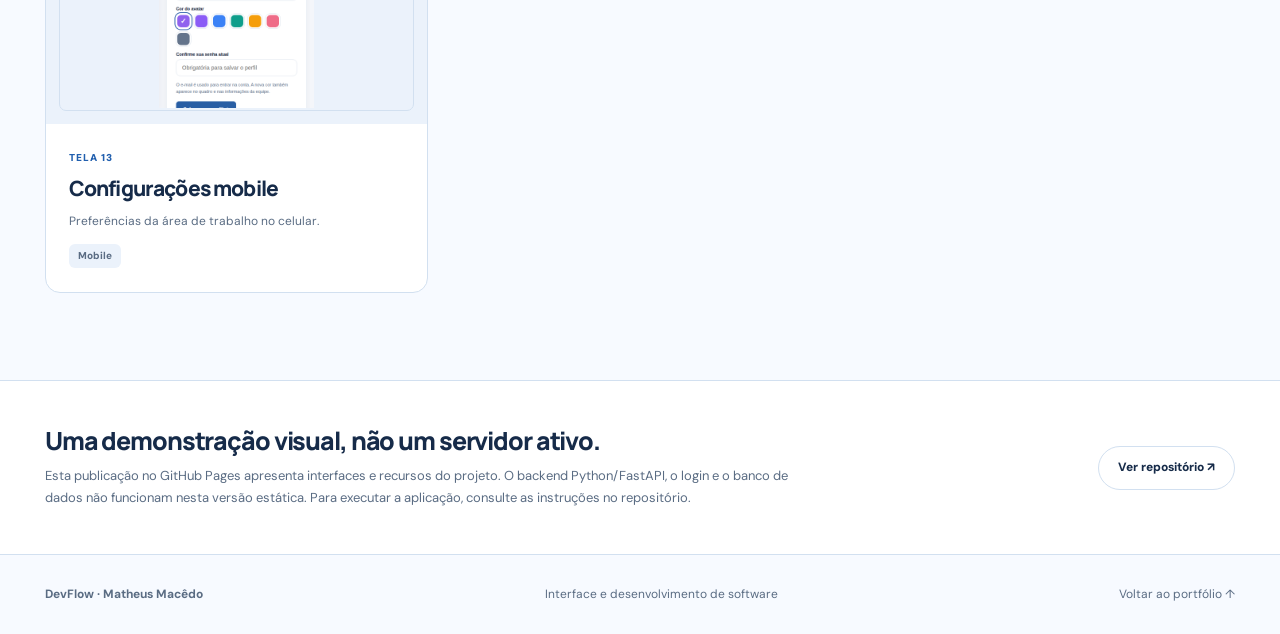
==== commit 51fa4fce: "Refresh updated DevFlow light and dark gallery images on GitHub Pages" ====
--- a/index.html
+++ b/index.html
@@ -41,7 +41,7 @@
         <div class="pills"><span>Python</span><span>FastAPI</span><span>Kanban</span><span>JavaScript</span></div>
       </div>
       <div class="hero-media">
-        <div class="screen"><img src="previews/landing-claro.png" data-light="previews/landing-claro.png" data-dark="previews/landing-escuro.png" data-fallback-light="previews/landing-escuro.png" data-fallback-dark="previews/landing-claro.png" alt="Página inicial DevFlow" width="1440" height="900" loading="eager" decoding="async"></div>
+        <div class="screen"><img src="previews/landing-claro.png?v=devflow-final-2" data-light="previews/landing-claro.png?v=devflow-final-2" data-dark="previews/landing-escuro.png?v=devflow-final-2" data-fallback-light="previews/landing-escuro.png?v=devflow-final-2" data-fallback-dark="previews/landing-claro.png?v=devflow-final-2" alt="Página inicial DevFlow" width="1440" height="900" loading="eager" decoding="async"></div>
         <span class="media-label">DEMONSTRAÇÃO VISUAL</span>
       </div>
     </div>
@@ -60,7 +60,7 @@
     </div>
     <div class="screens"><article class="screen-card" data-kind="desktop">
    <button class="screen-open" type="button" aria-label="Ampliar: Landing page">
-     <img src="previews/landing-claro.png" data-light="previews/landing-claro.png" data-dark="previews/landing-escuro.png" data-fallback-light="previews/landing-escuro.png" data-fallback-dark="previews/landing-claro.png" alt="Landing page — DevFlow" width="1440" height="900" loading="lazy" decoding="async"/>
+     <img src="previews/landing-claro.png?v=devflow-final-2" data-light="previews/landing-claro.png?v=devflow-final-2" data-dark="previews/landing-escuro.png?v=devflow-final-2" data-fallback-light="previews/landing-escuro.png?v=devflow-final-2" data-fallback-dark="previews/landing-claro.png?v=devflow-final-2" alt="Landing page — DevFlow" width="1440" height="900" loading="lazy" decoding="async"/>
    </button>
    <div class="screen-meta"><span class="number">TELA 01</span>
     <h3>Landing page</h3><p>Apresentação e recursos do workspace.</p>
@@ -68,7 +68,7 @@
  </article>
 <article class="screen-card" data-kind="desktop">
    <button class="screen-open" type="button" aria-label="Ampliar: Painel">
-     <img src="previews/painel-claro.png" data-light="previews/painel-claro.png" data-dark="previews/painel-escuro.png" data-fallback-light="previews/painel-escuro.png" data-fallback-dark="previews/painel-claro.png" alt="Painel — DevFlow" width="1440" height="900" loading="lazy" decoding="async"/>
+     <img src="previews/painel-claro.png?v=devflow-final-2" data-light="previews/painel-claro.png?v=devflow-final-2" data-dark="previews/painel-escuro.png?v=devflow-final-2" data-fallback-light="previews/painel-escuro.png?v=devflow-final-2" data-fallback-dark="previews/painel-claro.png?v=devflow-final-2" alt="Painel — DevFlow" width="1440" height="900" loading="lazy" decoding="async"/>
    </button>
    <div class="screen-meta"><span class="number">TELA 02</span>
     <h3>Painel</h3><p>Indicadores, projetos e visão do trabalho.</p>
@@ -76,7 +76,7 @@
  </article>
 <article class="screen-card" data-kind="desktop">
    <button class="screen-open" type="button" aria-label="Ampliar: Kanban">
-     <img src="previews/kanban-claro.png" data-light="previews/kanban-claro.png" data-dark="previews/kanban-escuro.png" data-fallback-light="previews/kanban-escuro.png" data-fallback-dark="previews/kanban-claro.png" alt="Kanban — DevFlow" width="1440" height="900" loading="lazy" decoding="async"/>
+     <img src="previews/kanban-claro.png?v=devflow-final-2" data-light="previews/kanban-claro.png?v=devflow-final-2" data-dark="previews/kanban-escuro.png?v=devflow-final-2" data-fallback-light="previews/kanban-escuro.png?v=devflow-final-2" data-fallback-dark="previews/kanban-claro.png?v=devflow-final-2" alt="Kanban — DevFlow" width="1440" height="900" loading="lazy" decoding="async"/>
    </button>
    <div class="screen-meta"><span class="number">TELA 03</span>
     <h3>Kanban</h3><p>Tarefas por etapa, com organização visual.</p>
@@ -84,7 +84,7 @@
  </article>
 <article class="screen-card" data-kind="desktop">
    <button class="screen-open" type="button" aria-label="Ampliar: Equipe">
-     <img src="previews/equipe-claro.png" data-light="previews/equipe-claro.png" data-dark="previews/equipe-escuro.png" data-fallback-light="previews/equipe-escuro.png" data-fallback-dark="previews/equipe-claro.png" alt="Equipe — DevFlow" width="1440" height="900" loading="lazy" decoding="async"/>
+     <img src="previews/equipe-claro.png?v=devflow-final-2" data-light="previews/equipe-claro.png?v=devflow-final-2" data-dark="previews/equipe-escuro.png?v=devflow-final-2" data-fallback-light="previews/equipe-escuro.png?v=devflow-final-2" data-fallback-dark="previews/equipe-claro.png?v=devflow-final-2" alt="Equipe — DevFlow" width="1440" height="900" loading="lazy" decoding="async"/>
    </button>
    <div class="screen-meta"><span class="number">TELA 04</span>
     <h3>Equipe</h3><p>Pessoas e colaboração entre membros.</p>
@@ -92,7 +92,7 @@
  </article>
 <article class="screen-card" data-kind="desktop">
    <button class="screen-open" type="button" aria-label="Ampliar: Configurações">
-     <img src="previews/configuracoes-claro.png" data-light="previews/configuracoes-claro.png" data-dark="previews/configuracoes-escuro.png" data-fallback-light="previews/configuracoes-escuro.png" data-fallback-dark="previews/configuracoes-claro.png" alt="Configurações — DevFlow" width="1440" height="900" loading="lazy" decoding="async"/>
+     <img src="previews/configuracoes-claro.png?v=devflow-final-2" data-light="previews/configuracoes-claro.png?v=devflow-final-2" data-dark="previews/configuracoes-escuro.png?v=devflow-final-2" data-fallback-light="previews/configuracoes-escuro.png?v=devflow-final-2" data-fallback-dark="previews/configuracoes-claro.png?v=devflow-final-2" alt="Configurações — DevFlow" width="1440" height="900" loading="lazy" decoding="async"/>
    </button>
    <div class="screen-meta"><span class="number">TELA 05</span>
     <h3>Configurações</h3><p>Preferências da área de trabalho.</p>
@@ -100,7 +100,7 @@
  </article>
 <article class="screen-card" data-kind="desktop">
    <button class="screen-open" type="button" aria-label="Ampliar: Login">
-     <img src="previews/login-claro.png" data-light="previews/login-claro.png" data-dark="previews/login-escuro.png" data-fallback-light="previews/login-escuro.png" data-fallback-dark="previews/login-claro.png" alt="Login — DevFlow" width="1440" height="900" loading="lazy" decoding="async"/>
+     <img src="previews/login-claro.png?v=devflow-final-2" data-light="previews/login-claro.png?v=devflow-final-2" data-dark="previews/login-escuro.png?v=devflow-final-2" data-fallback-light="previews/login-escuro.png?v=devflow-final-2" data-fallback-dark="previews/login-claro.png?v=devflow-final-2" alt="Login — DevFlow" width="1440" height="900" loading="lazy" decoding="async"/>
    </button>
    <div class="screen-meta"><span class="number">TELA 06</span>
     <h3>Login</h3><p>Entrada e autenticação do workspace.</p>
@@ -108,7 +108,7 @@
  </article>
 <article class="screen-card" data-kind="desktop">
    <button class="screen-open" type="button" aria-label="Ampliar: Lista de tarefas">
-     <img src="previews/lista-claro.png" data-light="previews/lista-claro.png" data-dark="previews/lista-escuro.png" data-fallback-light="previews/kanban-claro.png" data-fallback-dark="previews/kanban-escuro.png" alt="Lista de tarefas — DevFlow" width="1440" height="900" loading="lazy" decoding="async"/>
+     <img src="previews/lista-claro.png?v=devflow-final-2" data-light="previews/lista-claro.png?v=devflow-final-2" data-dark="previews/lista-escuro.png?v=devflow-final-2" data-fallback-light="previews/kanban-claro.png?v=devflow-final-2" data-fallback-dark="previews/kanban-escuro.png?v=devflow-final-2" alt="Lista de tarefas — DevFlow" width="1440" height="900" loading="lazy" decoding="async"/>
    </button>
    <div class="screen-meta"><span class="number">TELA 07</span>
     <h3>Lista de tarefas</h3><p>Tarefas em formato de lista para acompanhar e localizar atividades.</p>
@@ -116,7 +116,7 @@
  </article>
 <article class="screen-card" data-kind="desktop">
    <button class="screen-open" type="button" aria-label="Ampliar: Linha do tempo">
-     <img src="previews/cronograma-claro.png" data-light="previews/cronograma-claro.png" data-dark="previews/cronograma-escuro.png" data-fallback-light="previews/kanban-claro.png" data-fallback-dark="previews/kanban-escuro.png" alt="Linha do tempo — DevFlow" width="1440" height="900" loading="lazy" decoding="async"/>
+     <img src="previews/cronograma-claro.png?v=devflow-final-2" data-light="previews/cronograma-claro.png?v=devflow-final-2" data-dark="previews/cronograma-escuro.png?v=devflow-final-2" data-fallback-light="previews/kanban-claro.png?v=devflow-final-2" data-fallback-dark="previews/kanban-escuro.png?v=devflow-final-2" alt="Linha do tempo — DevFlow" width="1440" height="900" loading="lazy" decoding="async"/>
    </button>
    <div class="screen-meta"><span class="number">TELA 08</span>
     <h3>Linha do tempo</h3><p>Planejamento visual das atividades ao longo do tempo.</p>
@@ -124,7 +124,7 @@
  </article>
 <article class="screen-card" data-kind="desktop">
    <button class="screen-open" type="button" aria-label="Ampliar: Relatórios">
-     <img src="previews/relatorios-claro.png" data-light="previews/relatorios-claro.png" data-dark="previews/relatorios-escuro.png" data-fallback-light="previews/relatorios-escuro.png" data-fallback-dark="previews/relatorios-claro.png" alt="Relatórios — DevFlow" width="1440" height="900" loading="lazy" decoding="async"/>
+     <img src="previews/relatorios-claro.png?v=devflow-final-2" data-light="previews/relatorios-claro.png?v=devflow-final-2" data-dark="previews/relatorios-escuro.png?v=devflow-final-2" data-fallback-light="previews/relatorios-escuro.png?v=devflow-final-2" data-fallback-dark="previews/relatorios-claro.png?v=devflow-final-2" alt="Relatórios — DevFlow" width="1440" height="900" loading="lazy" decoding="async"/>
    </button>
    <div class="screen-meta"><span class="number">TELA 09</span>
     <h3>Relatórios</h3><p>Indicadores e acompanhamento de resultados.</p>
@@ -132,7 +132,7 @@
  </article>
 <article class="screen-card" data-kind="desktop">
    <button class="screen-open" type="button" aria-label="Ampliar: Detalhes da tarefa">
-     <img src="previews/tarefa-claro.png" data-light="previews/tarefa-claro.png" data-dark="previews/tarefa-escuro.png" data-fallback-light="previews/tarefa-escuro.png" data-fallback-dark="previews/tarefa-claro.png" alt="Detalhes da tarefa — DevFlow" width="1440" height="900" loading="lazy" decoding="async"/>
+     <img src="previews/tarefa-claro.png?v=devflow-final-2" data-light="previews/tarefa-claro.png?v=devflow-final-2" data-dark="previews/tarefa-escuro.png?v=devflow-final-2" data-fallback-light="previews/tarefa-escuro.png?v=devflow-final-2" data-fallback-dark="previews/tarefa-claro.png?v=devflow-final-2" alt="Detalhes da tarefa — DevFlow" width="1440" height="900" loading="lazy" decoding="async"/>
    </button>
    <div class="screen-meta"><span class="number">TELA 10</span>
     <h3>Edição de tarefas</h3><p>Edição de tarefas com campos, responsáveis e prioridades.</p>
@@ -140,7 +140,7 @@
  </article>
 <article class="screen-card" data-kind="mobile">
    <button class="screen-open" type="button" aria-label="Ampliar: Landing mobile">
-     <img src="previews/landing-mobile.png" data-light="previews/landing-mobile.png" data-dark="previews/landing-mobile-escuro.png" data-fallback-light="previews/landing-mobile-escuro.png" data-fallback-dark="previews/landing-mobile.png" alt="Landing mobile — DevFlow" width="1440" height="900" loading="lazy" decoding="async"/>
+     <img src="previews/landing-mobile.png?v=devflow-final-2" data-light="previews/landing-mobile.png?v=devflow-final-2" data-dark="previews/landing-mobile-escuro.png?v=devflow-final-2" data-fallback-light="previews/landing-mobile-escuro.png?v=devflow-final-2" data-fallback-dark="previews/landing-mobile.png?v=devflow-final-2" alt="Landing mobile — DevFlow" width="1440" height="900" loading="lazy" decoding="async"/>
    </button>
    <div class="screen-meta"><span class="number">TELA 11</span>
     <h3>Landing mobile</h3><p>Apresentação no celular.</p>
@@ -148,7 +148,7 @@
  </article>
 <article class="screen-card" data-kind="mobile">
    <button class="screen-open" type="button" aria-label="Ampliar: Painel mobile">
-     <img src="previews/painel-mobile.png" data-light="previews/painel-mobile.png" data-dark="previews/painel-mobile-escuro.png" data-fallback-light="previews/painel-mobile-escuro.png" data-fallback-dark="previews/painel-mobile.png" alt="Painel mobile — DevFlow" width="1440" height="900" loading="lazy" decoding="async"/>
+     <img src="previews/painel-mobile.png?v=devflow-final-2" data-light="previews/painel-mobile.png?v=devflow-final-2" data-dark="previews/painel-mobile-escuro.png?v=devflow-final-2" data-fallback-light="previews/painel-mobile-escuro.png?v=devflow-final-2" data-fallback-dark="previews/painel-mobile.png?v=devflow-final-2" alt="Painel mobile — DevFlow" width="1440" height="900" loading="lazy" decoding="async"/>
    </button>
    <div class="screen-meta"><span class="number">TELA 12</span>
     <h3>Painel mobile</h3><p>Acompanhamento de projetos no celular.</p>
@@ -156,7 +156,7 @@
  </article>
 <article class="screen-card" data-kind="mobile">
    <button class="screen-open" type="button" aria-label="Ampliar: Configurações mobile">
-     <img src="previews/configuracoes-mobile.png" data-light="previews/configuracoes-mobile.png" data-dark="previews/configuracoes-mobile-escuro.png" data-fallback-light="previews/configuracoes-mobile.png" data-fallback-dark="previews/configuracoes-mobile.png" alt="Configurações mobile — DevFlow" width="1440" height="900" loading="lazy" decoding="async"/>
+     <img src="previews/configuracoes-mobile.png?v=devflow-final-2" data-light="previews/configuracoes-mobile.png?v=devflow-final-2" data-dark="previews/configuracoes-mobile-escuro.png?v=devflow-final-2" data-fallback-light="previews/configuracoes-mobile.png?v=devflow-final-2" data-fallback-dark="previews/configuracoes-mobile.png?v=devflow-final-2" alt="Configurações mobile — DevFlow" width="1440" height="900" loading="lazy" decoding="async"/>
    </button>
    <div class="screen-meta"><span class="number">TELA 13</span>
     <h3>Configurações mobile</h3><p>Preferências da área de trabalho no celular.</p>
